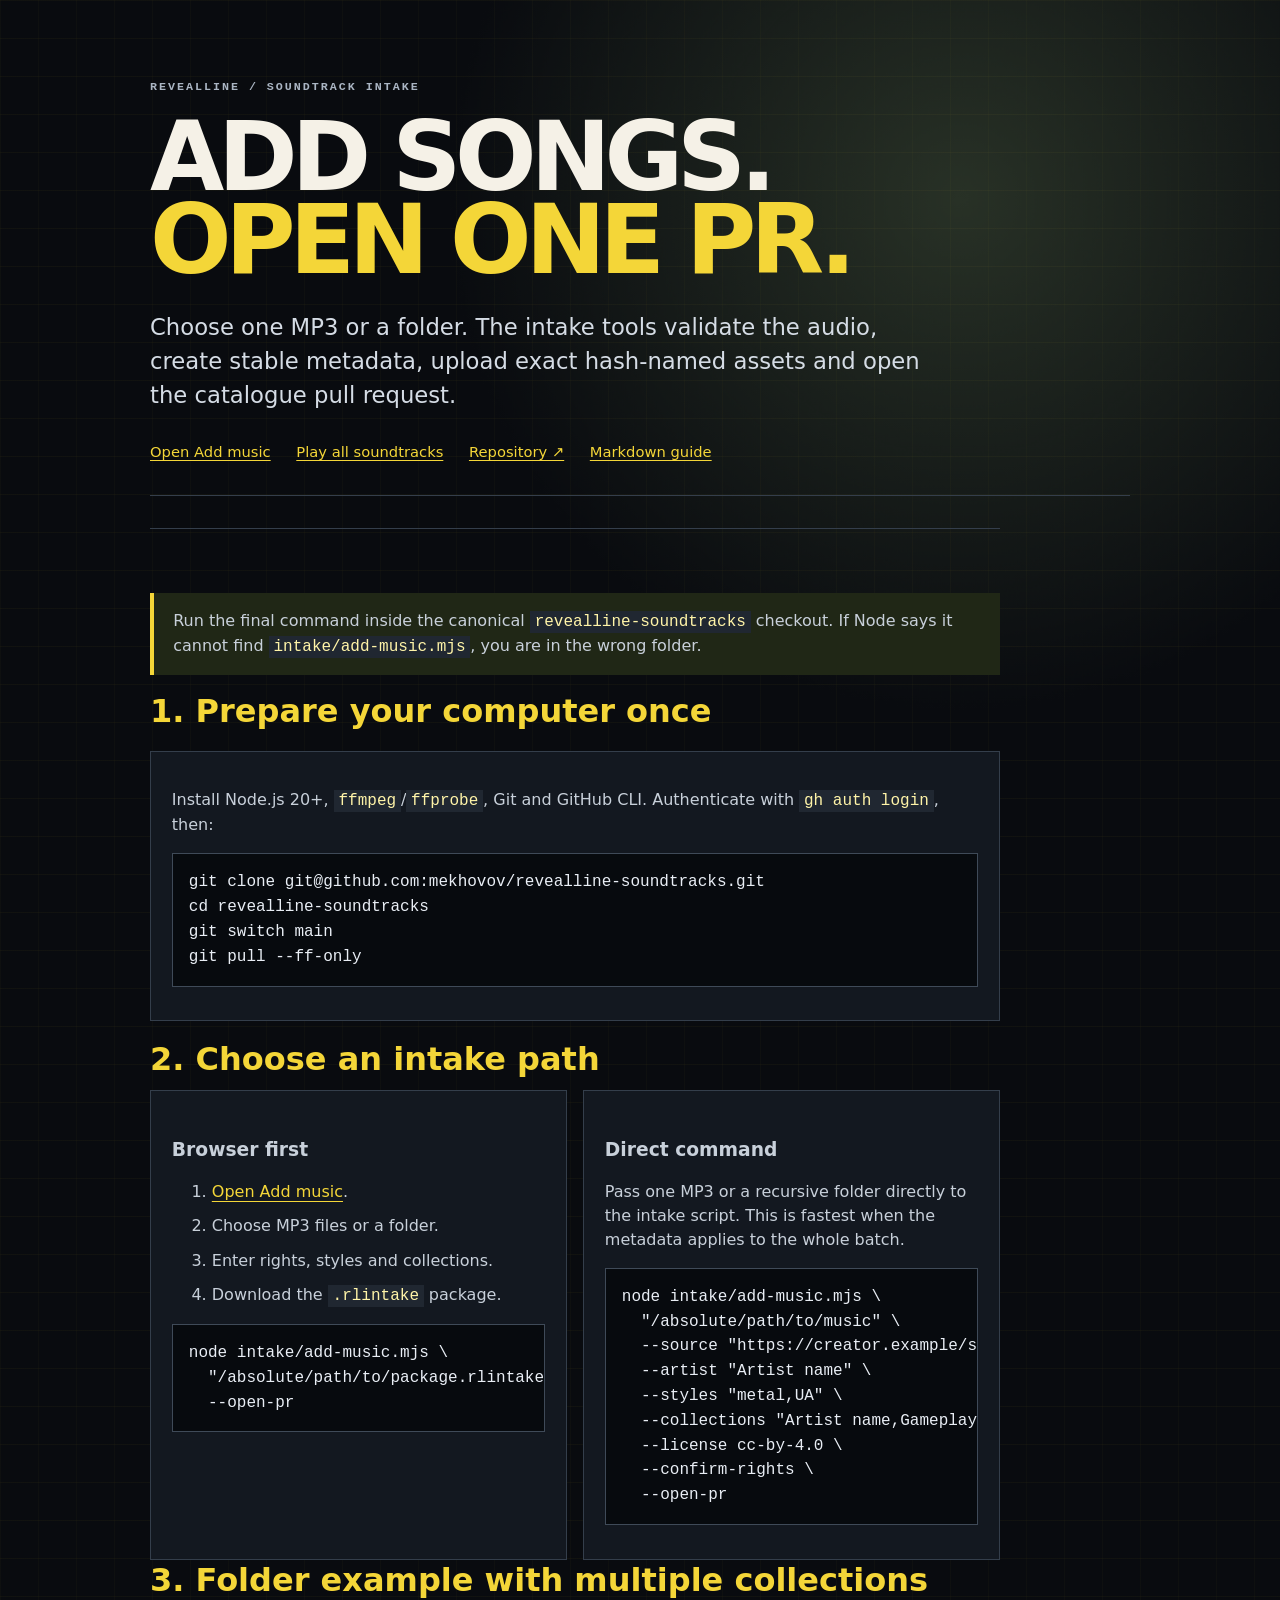
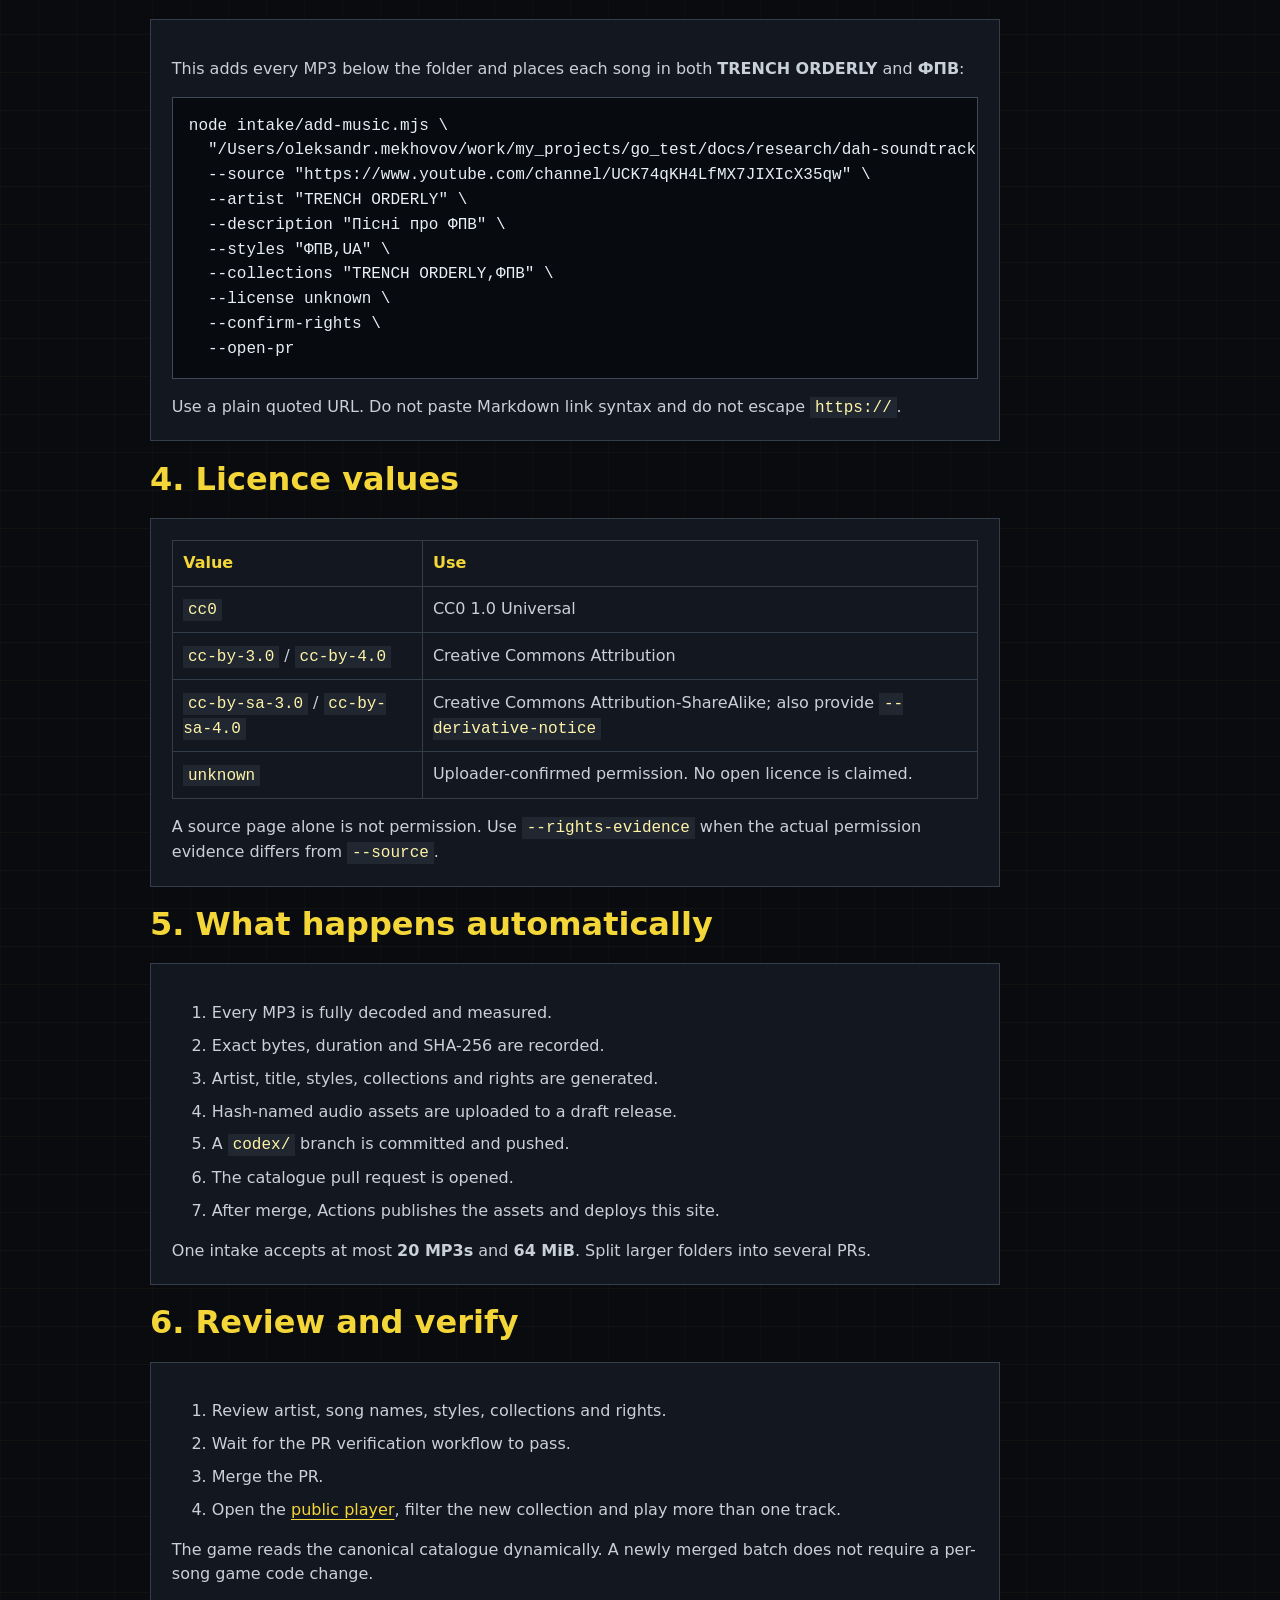
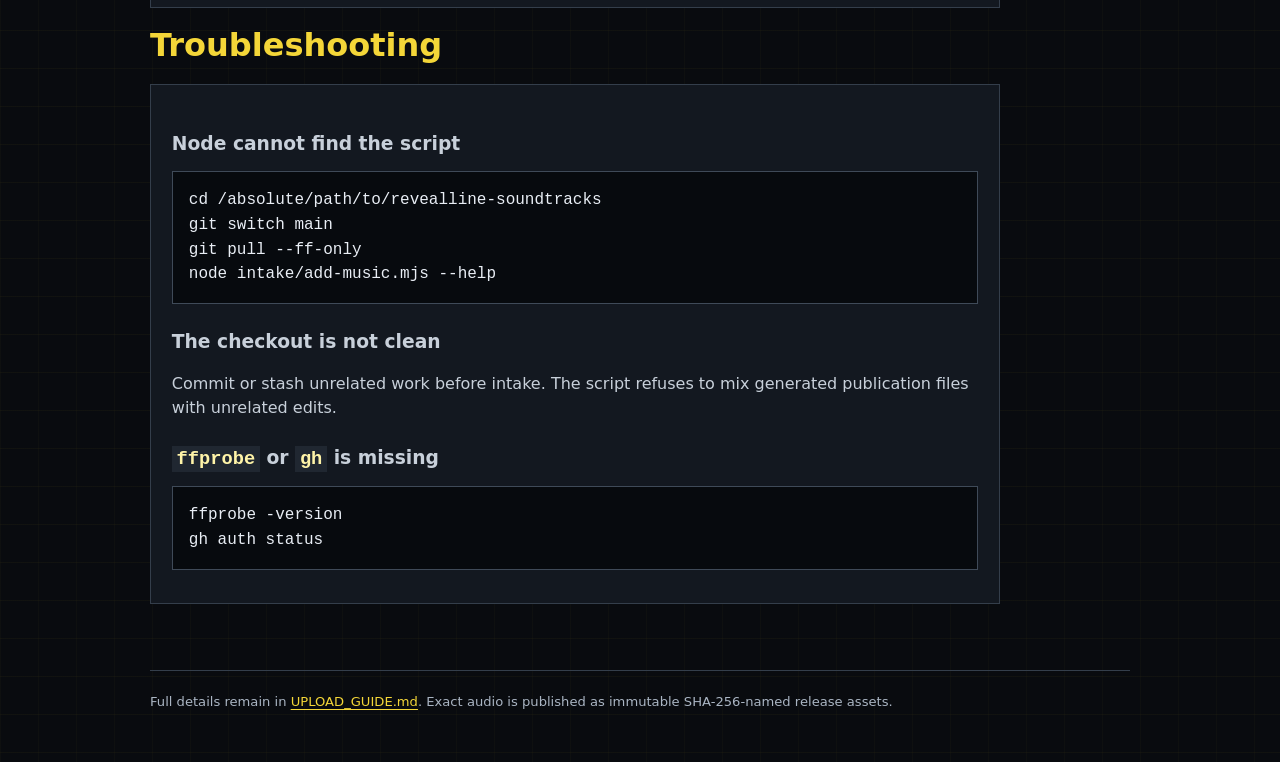
==== upload-guide/index.html @ 12433591 "Publish a readable web intake guide" ====
<!doctype html>
<html lang="en">
  <head>
    <meta charset="utf-8" />
    <meta name="viewport" content="width=device-width,initial-scale=1" />
    <meta name="color-scheme" content="dark" />
    <meta
      name="description"
      content="Add one MP3 or a folder to the RevealLine soundtrack catalogue and create a verified pull request."
    />
    <title>RevealLine · Upload soundtrack guide</title>
    <link rel="stylesheet" href="../style.css" />
    <style>
      .guide-page {
        width: min(980px, 92%);
      }
      .guide-page header {
        padding-bottom: 2rem;
      }
      .guide-page h1 {
        font-size: clamp(2.8rem, 8vw, 6rem);
      }
      .guide-page h2 {
        margin: 0 0 0.6rem;
        color: var(--signal);
        font-size: clamp(1.45rem, 3vw, 2rem);
      }
      .guide-page h3 {
        margin: 1.5rem 0 0.4rem;
      }
      .guide-step {
        margin: 1.1rem 0;
        padding: 1.3rem;
        border: 1px solid var(--line);
        background: var(--panel);
      }
      .guide-step p:last-child {
        margin-bottom: 0;
      }
      .callout {
        padding: 1rem 1.2rem;
        border-left: 4px solid var(--signal);
        background: #202716;
      }
      pre {
        overflow-x: auto;
        margin: 0.8rem 0;
        padding: 1rem;
        border: 1px solid #3f4a58;
        background: #070a0e;
        color: #e9eef5;
        line-height: 1.55;
      }
      code {
        font-family: ui-monospace, SFMono-Regular, Consolas, monospace;
      }
      :not(pre) > code {
        padding: 0.12rem 0.3rem;
        background: #202731;
        color: #fff4a8;
      }
      .choice-grid {
        display: grid;
        grid-template-columns: repeat(auto-fit, minmax(260px, 1fr));
        gap: 1rem;
      }
      .choice-grid .guide-step {
        margin: 0;
      }
      .checklist li {
        margin: 0.55rem 0;
      }
      table {
        width: 100%;
        border-collapse: collapse;
      }
      th,
      td {
        padding: 0.65rem;
        border: 1px solid var(--line);
        text-align: left;
        vertical-align: top;
      }
      th {
        color: var(--signal);
        background: var(--panel);
      }
    </style>
  </head>
  <body>
    <a class="skip" href="#start">Skip to instructions</a>
    <main class="guide-page">
      <header>
        <p class="eyebrow">REVEALLINE / SOUNDTRACK INTAKE</p>
        <h1>Add songs.<br /><span>Open one PR.</span></h1>
        <p class="intro">
          Choose one MP3 or a folder. The intake tools validate the audio,
          create stable metadata, upload exact hash-named assets and open the
          catalogue pull request.
        </p>
        <nav aria-label="Guide navigation">
          <a href="../#add-music">Open Add music</a>
          <a href="../">Play all soundtracks</a>
          <a href="https://github.com/mekhovov/revealline-soundtracks"
            >Repository ↗</a
          >
          <a href="../UPLOAD_GUIDE.md">Markdown guide</a>
        </nav>
      </header>

      <section class="guide" id="start">
        <p class="callout">
          Run the final command inside the canonical
          <code>revealline-soundtracks</code> checkout. If Node says it cannot
          find <code>intake/add-music.mjs</code>, you are in the wrong folder.
        </p>

        <h2>1. Prepare your computer once</h2>
        <div class="guide-step">
          <p>
            Install Node.js 20+, <code>ffmpeg</code>/<code>ffprobe</code>, Git
            and GitHub CLI. Authenticate with <code>gh auth login</code>, then:
          </p>
          <pre><code>git clone git@github.com:mekhovov/revealline-soundtracks.git
cd revealline-soundtracks
git switch main
git pull --ff-only</code></pre>
        </div>

        <h2>2. Choose an intake path</h2>
        <div class="choice-grid">
          <article class="guide-step">
            <h3>Browser first</h3>
            <ol>
              <li><a href="../#add-music">Open Add music</a>.</li>
              <li>Choose MP3 files or a folder.</li>
              <li>Enter rights, styles and collections.</li>
              <li>Download the <code>.rlintake</code> package.</li>
            </ol>
            <pre><code>node intake/add-music.mjs \
  "/absolute/path/to/package.rlintake" \
  --open-pr</code></pre>
          </article>

          <article class="guide-step">
            <h3>Direct command</h3>
            <p>
              Pass one MP3 or a recursive folder directly to the intake script.
              This is fastest when the metadata applies to the whole batch.
            </p>
            <pre><code>node intake/add-music.mjs \
  "/absolute/path/to/music" \
  --source "https://creator.example/song" \
  --artist "Artist name" \
  --styles "metal,UA" \
  --collections "Artist name,Gameplay" \
  --license cc-by-4.0 \
  --confirm-rights \
  --open-pr</code></pre>
          </article>
        </div>

        <h2>3. Folder example with multiple collections</h2>
        <div class="guide-step">
          <p>
            This adds every MP3 below the folder and places each song in both
            <strong>TRENCH ORDERLY</strong> and <strong>ФПВ</strong>:
          </p>
          <pre><code>node intake/add-music.mjs \
  "/Users/oleksandr.mekhovov/work/my_projects/go_test/docs/research/dah-soundtracks/TRENCH ORDERLY/" \
  --source "https://www.youtube.com/channel/UCK74qKH4LfMX7JIXIcX35qw" \
  --artist "TRENCH ORDERLY" \
  --description "Пісні про ФПВ" \
  --styles "ФПВ,UA" \
  --collections "TRENCH ORDERLY,ФПВ" \
  --license unknown \
  --confirm-rights \
  --open-pr</code></pre>
          <p>
            Use a plain quoted URL. Do not paste Markdown link syntax and do not
            escape <code>https://</code>.
          </p>
        </div>

        <h2>4. Licence values</h2>
        <div class="guide-step">
          <table>
            <thead>
              <tr>
                <th>Value</th>
                <th>Use</th>
              </tr>
            </thead>
            <tbody>
              <tr>
                <td><code>cc0</code></td>
                <td>CC0 1.0 Universal</td>
              </tr>
              <tr>
                <td><code>cc-by-3.0</code> / <code>cc-by-4.0</code></td>
                <td>Creative Commons Attribution</td>
              </tr>
              <tr>
                <td><code>cc-by-sa-3.0</code> / <code>cc-by-sa-4.0</code></td>
                <td>
                  Creative Commons Attribution-ShareAlike; also provide
                  <code>--derivative-notice</code>
                </td>
              </tr>
              <tr>
                <td><code>unknown</code></td>
                <td>
                  Uploader-confirmed permission. No open licence is claimed.
                </td>
              </tr>
            </tbody>
          </table>
          <p>
            A source page alone is not permission. Use
            <code>--rights-evidence</code> when the actual permission evidence
            differs from <code>--source</code>.
          </p>
        </div>

        <h2>5. What happens automatically</h2>
        <div class="guide-step">
          <ol class="checklist">
            <li>Every MP3 is fully decoded and measured.</li>
            <li>Exact bytes, duration and SHA-256 are recorded.</li>
            <li>
              Artist, title, styles, collections and rights are generated.
            </li>
            <li>Hash-named audio assets are uploaded to a draft release.</li>
            <li>A <code>codex/</code> branch is committed and pushed.</li>
            <li>The catalogue pull request is opened.</li>
            <li>
              After merge, Actions publishes the assets and deploys this site.
            </li>
          </ol>
          <p>
            One intake accepts at most <strong>20 MP3s</strong> and
            <strong>64 MiB</strong>. Split larger folders into several PRs.
          </p>
        </div>

        <h2>6. Review and verify</h2>
        <div class="guide-step">
          <ol class="checklist">
            <li>Review artist, song names, styles, collections and rights.</li>
            <li>Wait for the PR verification workflow to pass.</li>
            <li>Merge the PR.</li>
            <li>
              Open the <a href="../">public player</a>, filter the new
              collection and play more than one track.
            </li>
          </ol>
          <p>
            The game reads the canonical catalogue dynamically. A newly merged
            batch does not require a per-song game code change.
          </p>
        </div>

        <h2>Troubleshooting</h2>
        <div class="guide-step">
          <h3>Node cannot find the script</h3>
          <pre><code>cd /absolute/path/to/revealline-soundtracks
git switch main
git pull --ff-only
node intake/add-music.mjs --help</code></pre>

          <h3>The checkout is not clean</h3>
          <p>
            Commit or stash unrelated work before intake. The script refuses to
            mix generated publication files with unrelated edits.
          </p>

          <h3><code>ffprobe</code> or <code>gh</code> is missing</h3>
          <pre><code>ffprobe -version
gh auth status</code></pre>
        </div>
      </section>

      <footer>
        Full details remain in
        <a href="../UPLOAD_GUIDE.md">UPLOAD_GUIDE.md</a>. Exact audio is
        published as immutable SHA-256-named release assets.
      </footer>
    </main>
  </body>
</html>
---- style.css ----
:root {
  font-family: "Avenir Next Condensed", "Arial Narrow", ui-sans-serif, system-ui, sans-serif;
  color: #f5f1e7;
  background: #090b0f;
  line-height: 1.5;
  accent-color: #f4d638;
  --signal: #f4d638;
  --signal-hot: #fff06e;
  --panel: #131820;
  --panel-2: #1b222d;
  --line: #343e4b;
  --muted: #aab5c3;
}
* { box-sizing: border-box; }
html { scroll-behavior: smooth; }
body {
  margin: 0;
  min-height: 100vh;
  background:
    linear-gradient(rgba(244, 214, 56, 0.035) 1px, transparent 1px),
    linear-gradient(90deg, rgba(244, 214, 56, 0.025) 1px, transparent 1px),
    radial-gradient(circle at 75% 5%, #283126 0, transparent 32rem),
    #090b0f;
  background-size: 38px 38px, 38px 38px, auto;
}
main { width: min(1180px, 92%); margin: auto; }
a { color: var(--signal); text-underline-offset: .22em; }
button, input, select, textarea { font: inherit; }
button, input, select, textarea, audio { max-width: 100%; }
button {
  min-height: 44px;
  cursor: pointer;
  border: 1px solid #6d6729;
  border-radius: 3px;
  background: var(--signal);
  color: #171603;
  padding: .65rem 1rem;
  font-weight: 750;
  letter-spacing: .02em;
}
button:hover { background: var(--signal-hot); }
button:disabled { cursor: default; opacity: .45; }
button:focus-visible, a:focus-visible, input:focus-visible, select:focus-visible, textarea:focus-visible, summary:focus-visible {
  outline: 3px solid #fff8aa;
  outline-offset: 4px;
}

.intake-form { display: grid; gap: 1rem; margin: 1.5rem 0; }
.intake-form fieldset { display: grid; grid-template-columns: repeat(auto-fit, minmax(230px, 1fr)); gap: .8rem; border: 1px solid var(--line); padding: 1rem; }
.intake-form legend { color: var(--signal); font-weight: 800; padding: 0 .4rem; }
.intake-form label { display: grid; gap: .35rem; color: var(--muted); font-size: .9rem; }
.intake-form input, .intake-form select, .intake-form textarea { width: 100%; padding: .65rem; color: #fff; background: #0b1017; border: 1px solid #596676; }
.intake-form .rights-confirm { grid-template-columns: auto 1fr; align-items: start; color: #f5f1e7; }
.intake-form .rights-confirm input { width: auto; margin-top: .3rem; }
.button-link { display: inline-block; width: fit-content; padding: .75rem 1rem; border: 1px solid var(--signal); font-weight: 800; }
.button-link[hidden] { display: none; }
.skip { position: absolute; top: -100px; left: 1rem; z-index: 10; padding: 1rem; background: #090b0f; }
.skip:focus { top: 1rem; }
header { padding: 5rem 0 3rem; border-bottom: 1px solid var(--line); }
.eyebrow {
  margin: 0;
  font: 800 .73rem ui-monospace, SFMono-Regular, Consolas, monospace;
  letter-spacing: .17em;
  color: var(--muted);
}
h1 {
  max-width: 900px;
  font-size: clamp(3.2rem, 9vw, 7.8rem);
  font-weight: 850;
  line-height: .86;
  letter-spacing: -.065em;
  text-transform: uppercase;
  margin: 1.4rem 0 1.8rem;
}
h1 span { color: var(--signal); }
.intro { font-size: clamp(1.15rem, 2vw, 1.42rem); max-width: 780px; color: #d5dce5; }
.notice { color: var(--muted); max-width: 850px; }
nav { display: flex; flex-wrap: wrap; gap: .75rem 1.6rem; font-size: .92rem; margin-top: 1.8rem; }
.player {
  position: sticky;
  top: 0;
  z-index: 5;
  margin: 1.5rem 0 0;
  padding: 1rem 1.2rem;
  display: grid;
  grid-template-columns: minmax(220px, 1fr) minmax(260px, 430px);
  gap: .7rem 1rem;
  background: rgba(19, 24, 32, .97);
  border: 1px solid #505b68;
  box-shadow: 0 16px 48px rgba(0, 0, 0, .38);
  backdrop-filter: blur(12px);
}
.player-copy { min-width: 0; }
#now-playing { margin: .3rem 0; font-size: 1.05rem; font-weight: 750; white-space: nowrap; overflow: hidden; text-overflow: ellipsis; }
#now-source { margin: 0; font-size: .78rem; }
audio { align-self: center; width: 100%; }
.transport { display: flex; flex-wrap: wrap; gap: .65rem; align-items: center; font-size: .86rem; }
.transport label { display: flex; align-items: center; gap: .45rem; color: var(--muted); }
.transport select { min-height: 42px; padding: .45rem .65rem; }
.transport span, #playback-status { color: var(--muted); }
#playback-status { margin: .2rem 0 0; align-self: center; }
#playback-status:empty { display: none; }
.featured-collection {
  display: grid;
  grid-template-columns: minmax(0, 1fr) auto;
  gap: 1.25rem;
  align-items: center;
  margin: 1.25rem 0 0;
  padding: 1.3rem 1.4rem;
  border: 1px solid #6d6729;
  background: linear-gradient(115deg, #202716, #141a21 70%);
}
.featured-collection h2 { margin: .3rem 0; font-size: clamp(1.55rem, 3vw, 2.25rem); color: var(--signal); }
.featured-collection p:not(.eyebrow) { margin: 0; max-width: 720px; color: #d5dce5; }
.featured-actions { display: flex; flex-wrap: wrap; gap: .65rem; justify-content: flex-end; }
.featured-actions button:last-child { background: #252d37; color: var(--signal); }
.filters {
  display: grid;
  grid-template-columns: minmax(260px, 1.25fr) minmax(360px, 1.35fr) minmax(170px, .7fr) auto;
  gap: .9rem;
  align-items: end;
  padding: 2.4rem 0 1rem;
}
.filters label { display: grid; gap: .35rem; font-size: .8rem; color: var(--muted); }
.style-picker {
  min-width: 0;
  margin: 0;
  padding: .55rem .7rem .7rem;
  border: 1px solid #4e5968;
  border-radius: 3px;
  background: var(--panel);
}
.style-picker legend { padding: 0 .35rem; color: var(--muted); font-size: .8rem; }
#styles { display: flex; flex-wrap: wrap; gap: .35rem .8rem; }
.filters .style-choice { display: flex; grid: none; align-items: center; gap: .35rem; color: #e8edf3; }
.style-actions { display: flex; gap: .5rem; margin-top: .55rem; }
.style-actions button { min-height: 32px; padding: .25rem .6rem; font-size: .76rem; background: #252d37; color: var(--signal); }
input[type='search'], select {
  color: #f5f1e7;
  background: var(--panel);
  border: 1px solid #4e5968;
  border-radius: 3px;
  min-height: 46px;
  padding: .7rem .8rem;
}
#count { margin: 0 0 .75rem; min-width: 110px; text-align: right; color: var(--muted); font-size: .86rem; }
.track {
  display: grid;
  grid-template-columns: 48px minmax(0, 1fr) minmax(150px, 200px);
  gap: 1rem;
  border-top: 1px solid var(--line);
  padding: 1.25rem .4rem;
  transition: background .16s ease, border-color .16s ease, transform .16s ease;
}
.track:hover { background: rgba(255,255,255,.025); }
.track[hidden] { display: none; }
.track[data-active='true'] { border-color: var(--signal); background: #1b2118; transform: translateX(4px); }
.play-track { width: 48px; height: 48px; padding: 0; background: #252b1a; color: var(--signal); font-size: 1.08rem; }
.play-track:hover { background: #383d20; }
h2 { margin: 0; font-size: 1.18rem; line-height: 1.3; }
.artist { margin: .18rem 0; color: #d2d9e2; }
.facets, .track-facets { display: flex; flex-wrap: wrap; gap: .35rem; align-items: center; }
.track-facets { margin: .32rem 0 .55rem; }
.filter-chip {
  min-height: 28px;
  padding: .2rem .5rem;
  border: 1px solid #586575;
  border-radius: 999px;
  background: #202731;
  color: #d5dde7;
  font: .72rem ui-monospace, SFMono-Regular, Consolas, monospace;
}
.filter-chip:hover, .filter-chip:focus-visible { border-color: var(--signal); color: var(--signal); background: #29311d; }
.artist-chip { padding-left: 0; border: 0; border-radius: 0; background: transparent; color: #d2d9e2; font: inherit; text-decoration: underline; text-underline-offset: .18rem; }
.collection-chip { border-color: #657181; }
.tags { margin: .25rem 0 .55rem; font: .76rem ui-monospace, SFMono-Regular, Consolas, monospace; color: var(--muted); }
.links { display: flex; flex-direction: column; align-items: start; gap: .4rem; font-size: .8rem; }
.links .creator-link { font-size: .98rem; font-weight: 750; }
details { color: var(--muted); font-size: .82rem; }
summary { cursor: pointer; width: fit-content; min-height: 32px; padding-top: .4rem; }
details p { margin: .6rem 0; overflow-wrap: anywhere; }
.guide { border-top: 1px solid var(--line); margin-top: 2rem; padding: 3rem 0; max-width: 850px; color: #c8d0da; }
.guide h2 { margin: .65rem 0 1rem; font-size: clamp(1.8rem, 4vw, 3rem); color: #f5f1e7; }
.guide li { margin: .65rem 0; }
footer { border-top: 1px solid var(--line); padding: 1.3rem 0 4rem; font-size: .82rem; color: var(--muted); }
@media (max-width: 780px) {
  header { padding-top: 2.5rem; }
  .player { position: static; grid-template-columns: 1fr; }
  .featured-collection { grid-template-columns: 1fr; }
  .featured-actions { justify-content: flex-start; }
  .filters { grid-template-columns: 1fr 1fr; }
  .search-field { grid-column: 1 / -1; }
  #count { text-align: left; margin: 0; }
}
@media (max-width: 560px) {
  main { width: min(94%, 1180px); }
  h1 { font-size: clamp(3rem, 18vw, 5rem); }
  .filters { grid-template-columns: 1fr; }
  .search-field { grid-column: auto; }
  .track { grid-template-columns: 44px minmax(0, 1fr); gap: .7rem; }
  .links { grid-column: 2; flex-direction: row; flex-wrap: wrap; gap: .7rem; }
}
@media (prefers-reduced-motion: reduce) {
  html { scroll-behavior: auto; }
  .track { transition: none; }
}
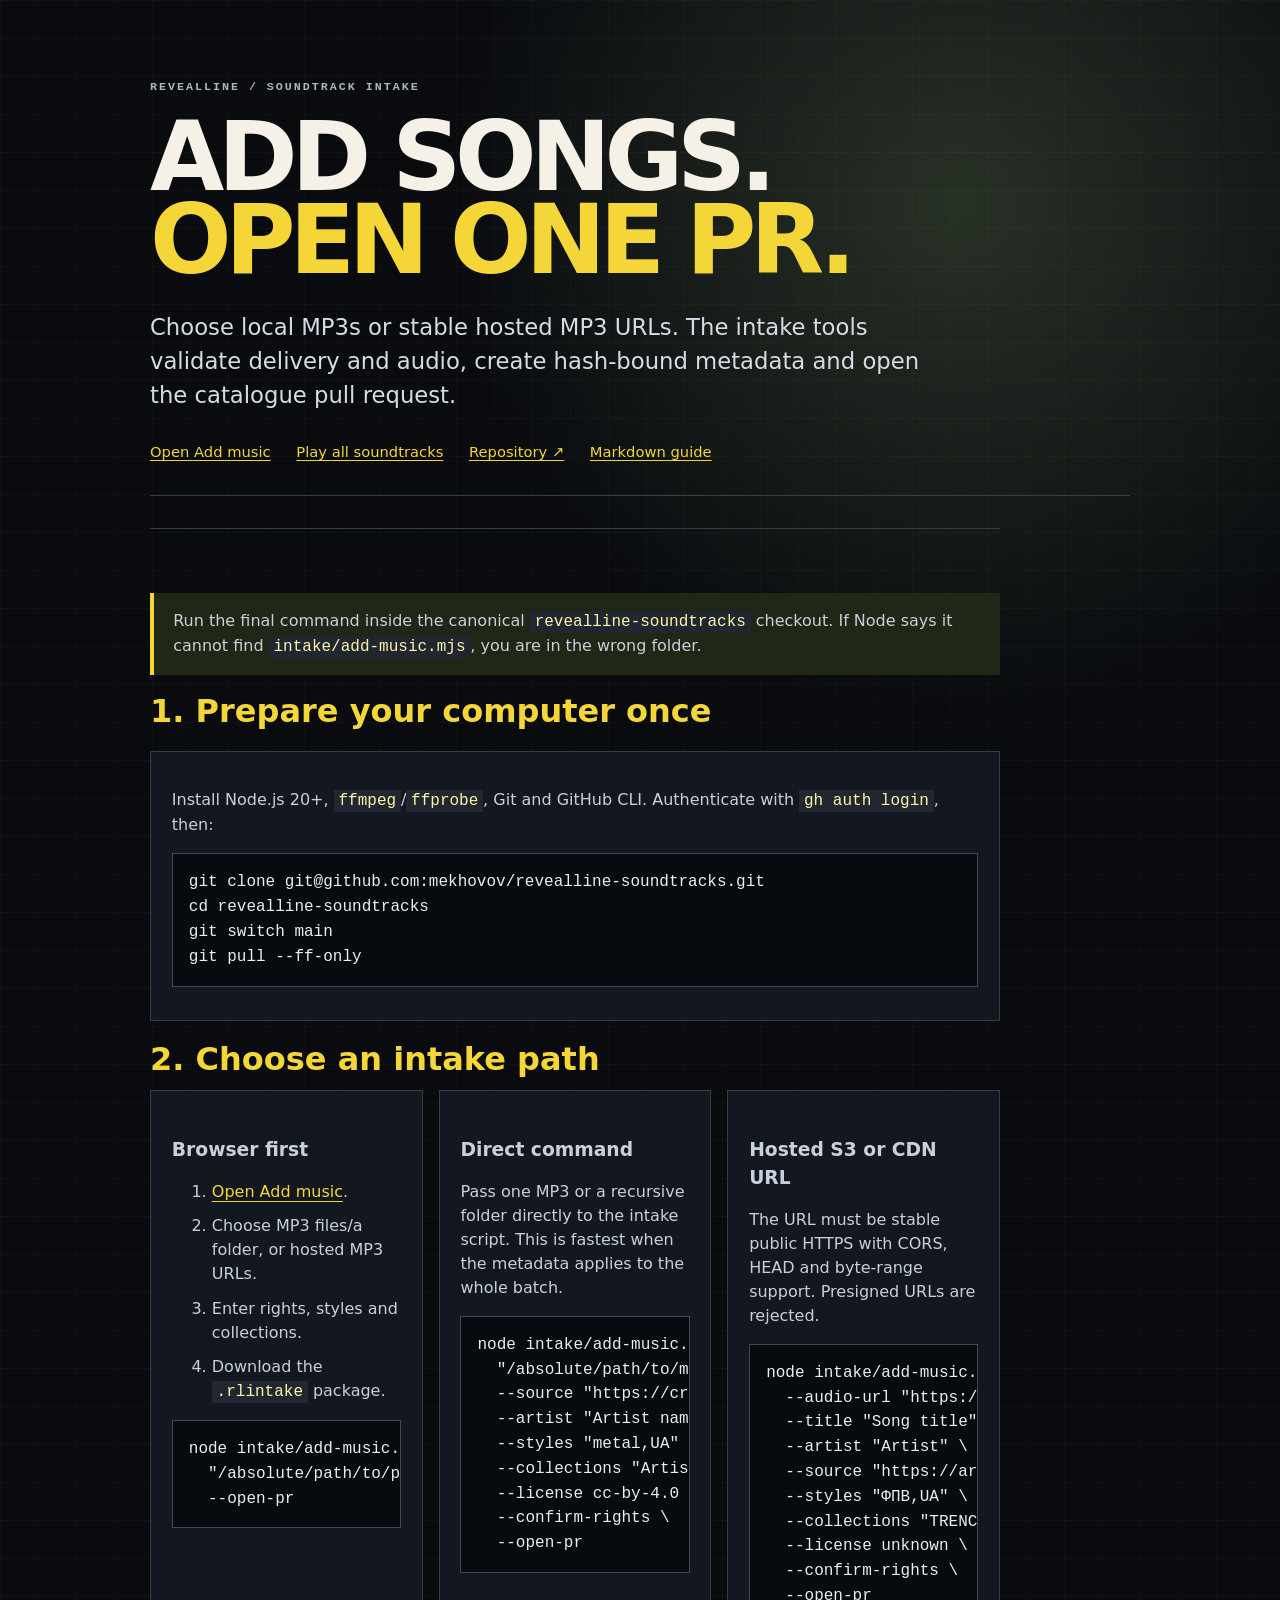
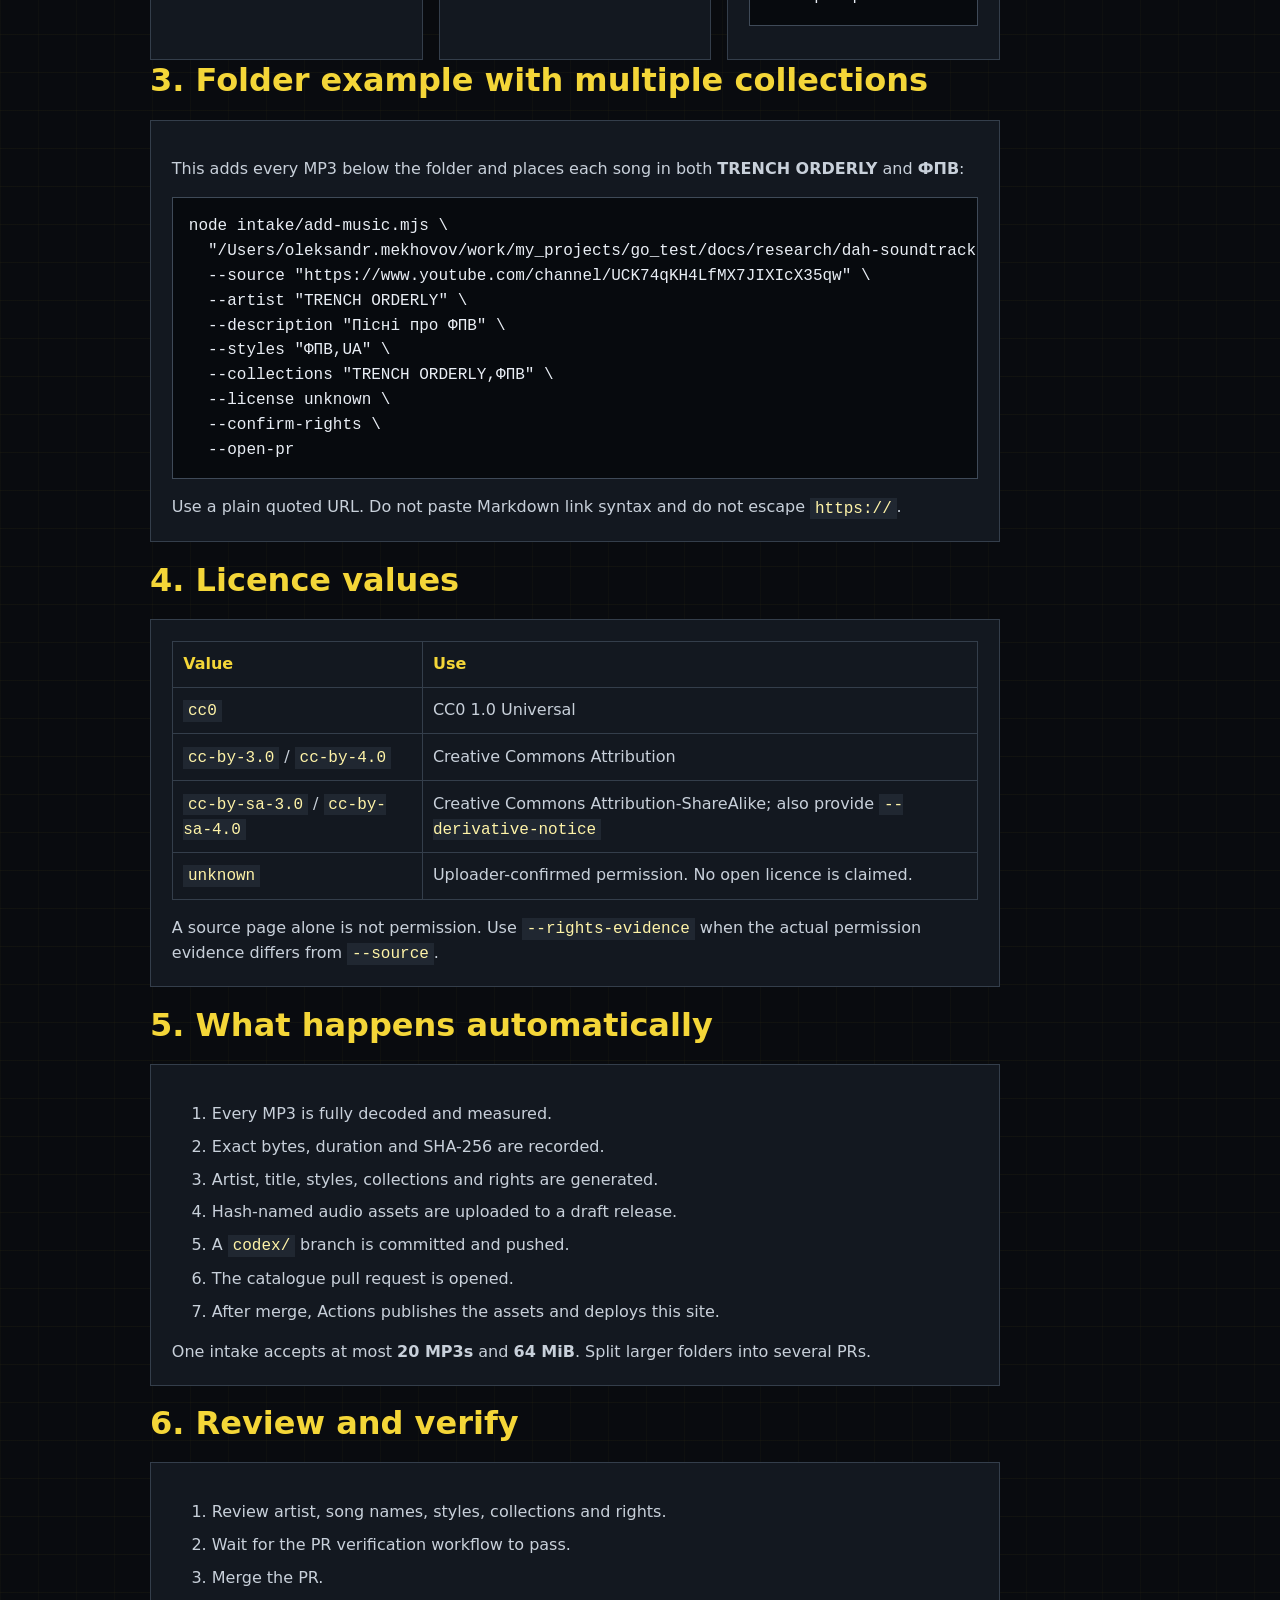
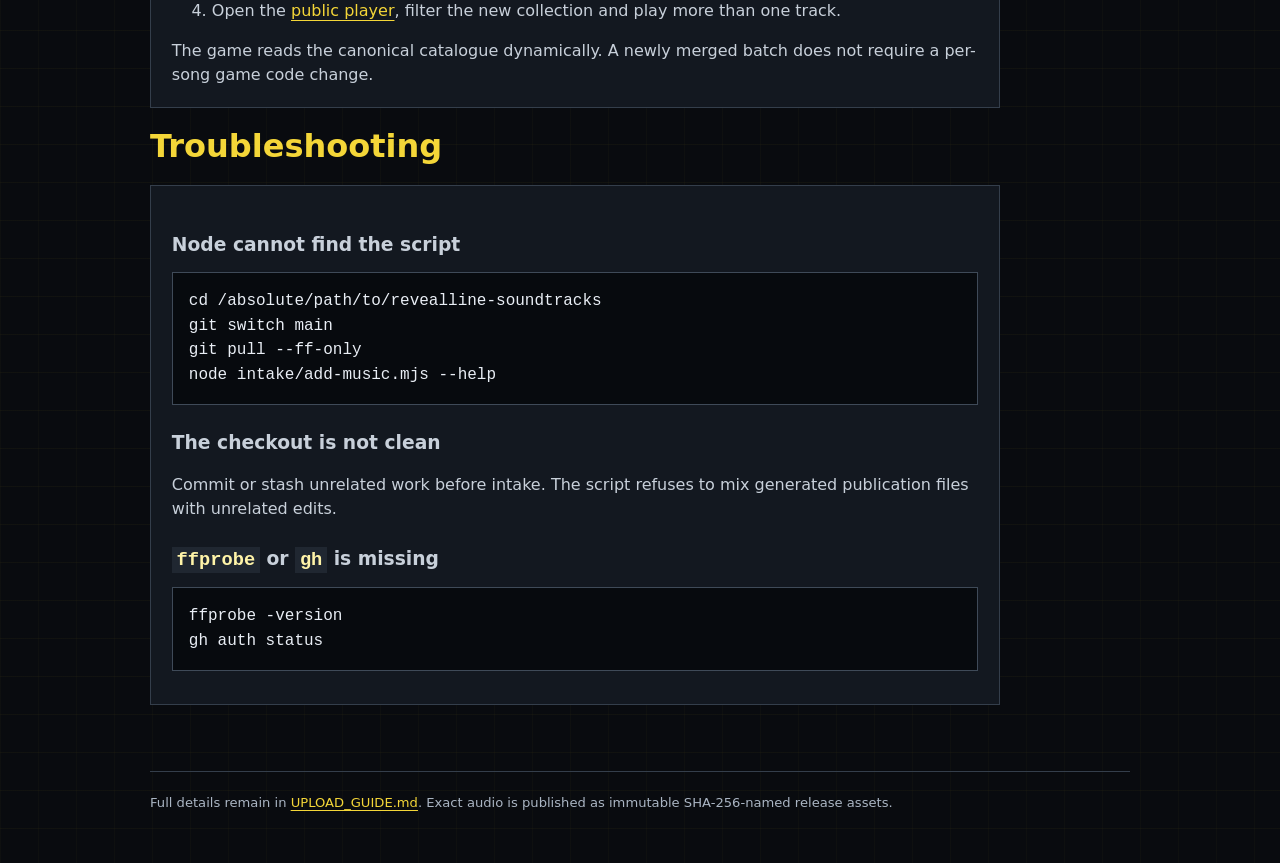
==== commit ee94624f: "Support verified external soundtrack URLs" ====
--- a/upload-guide/index.html
+++ b/upload-guide/index.html
@@ -94,9 +94,9 @@
         <p class="eyebrow">REVEALLINE / SOUNDTRACK INTAKE</p>
         <h1>Add songs.<br /><span>Open one PR.</span></h1>
         <p class="intro">
-          Choose one MP3 or a folder. The intake tools validate the audio,
-          create stable metadata, upload exact hash-named assets and open the
-          catalogue pull request.
+          Choose local MP3s or stable hosted MP3 URLs. The intake tools validate
+          delivery and audio, create hash-bound metadata and open the catalogue
+          pull request.
         </p>
         <nav aria-label="Guide navigation">
           <a href="../#add-music">Open Add music</a>
@@ -133,7 +133,7 @@
             <h3>Browser first</h3>
             <ol>
               <li><a href="../#add-music">Open Add music</a>.</li>
-              <li>Choose MP3 files or a folder.</li>
+              <li>Choose MP3 files/a folder, or hosted MP3 URLs.</li>
               <li>Enter rights, styles and collections.</li>
               <li>Download the <code>.rlintake</code> package.</li>
             </ol>
@@ -158,6 +158,20 @@
   --confirm-rights \
   --open-pr</code></pre>
           </article>
+          <article class="guide-step">
+            <h3>Hosted S3 or CDN URL</h3>
+            <p>The URL must be stable public HTTPS with CORS, HEAD and byte-range support. Presigned URLs are rejected.</p>
+            <pre><code>node intake/add-music.mjs \
+  --audio-url "https://bucket.s3.eu-central-1.amazonaws.com/music/song.mp3" \
+  --title "Song title" \
+  --artist "Artist" \
+  --source "https://artist.example/song" \
+  --styles "ФПВ,UA" \
+  --collections "TRENCH ORDERLY,ФПВ" \
+  --license unknown \
+  --confirm-rights \
+  --open-pr</code></pre>
+          </article>
         </div>
 
         <h2>3. Folder example with multiple collections</h2>
--- a/style.css
+++ b/style.css
@@ -144,6 +144,11 @@
   padding: .7rem .8rem;
 }
 #count { margin: 0 0 .75rem; min-width: 110px; text-align: right; color: var(--muted); font-size: .86rem; }
+.result-actions { display: flex; align-items: center; justify-content: flex-end; gap: .7rem; flex-wrap: wrap; }
+.result-actions #count { margin: 0; }
+.share-fallback { overflow-wrap: anywhere; user-select: all; padding: .7rem; border: 1px solid var(--line); }
+.hosted-url-row { display: grid; grid-template-columns: repeat(auto-fit, minmax(210px, 1fr)); gap: .7rem; padding: .8rem; border: 1px solid var(--line); }
+.hosted-url-row + .hosted-url-row { margin-top: .8rem; }
 .track {
   display: grid;
   grid-template-columns: 48px minmax(0, 1fr) minmax(150px, 200px);
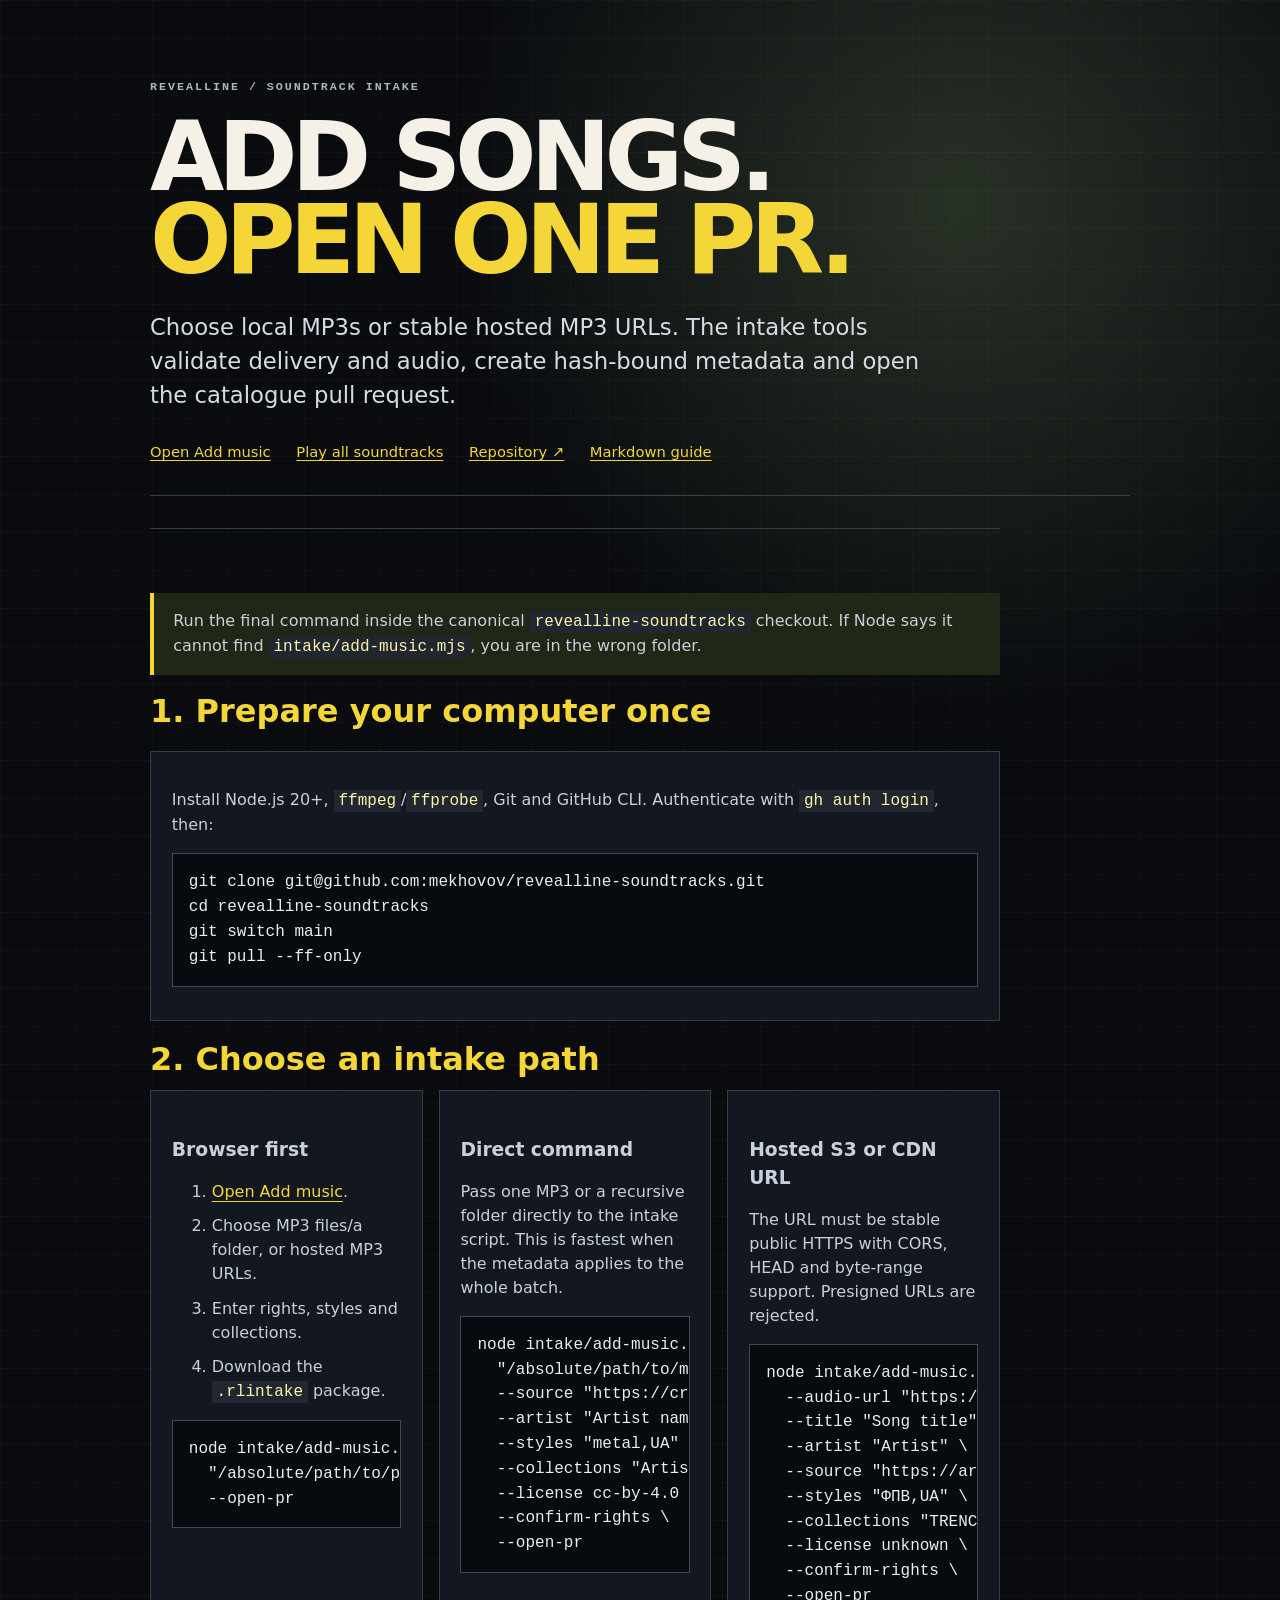
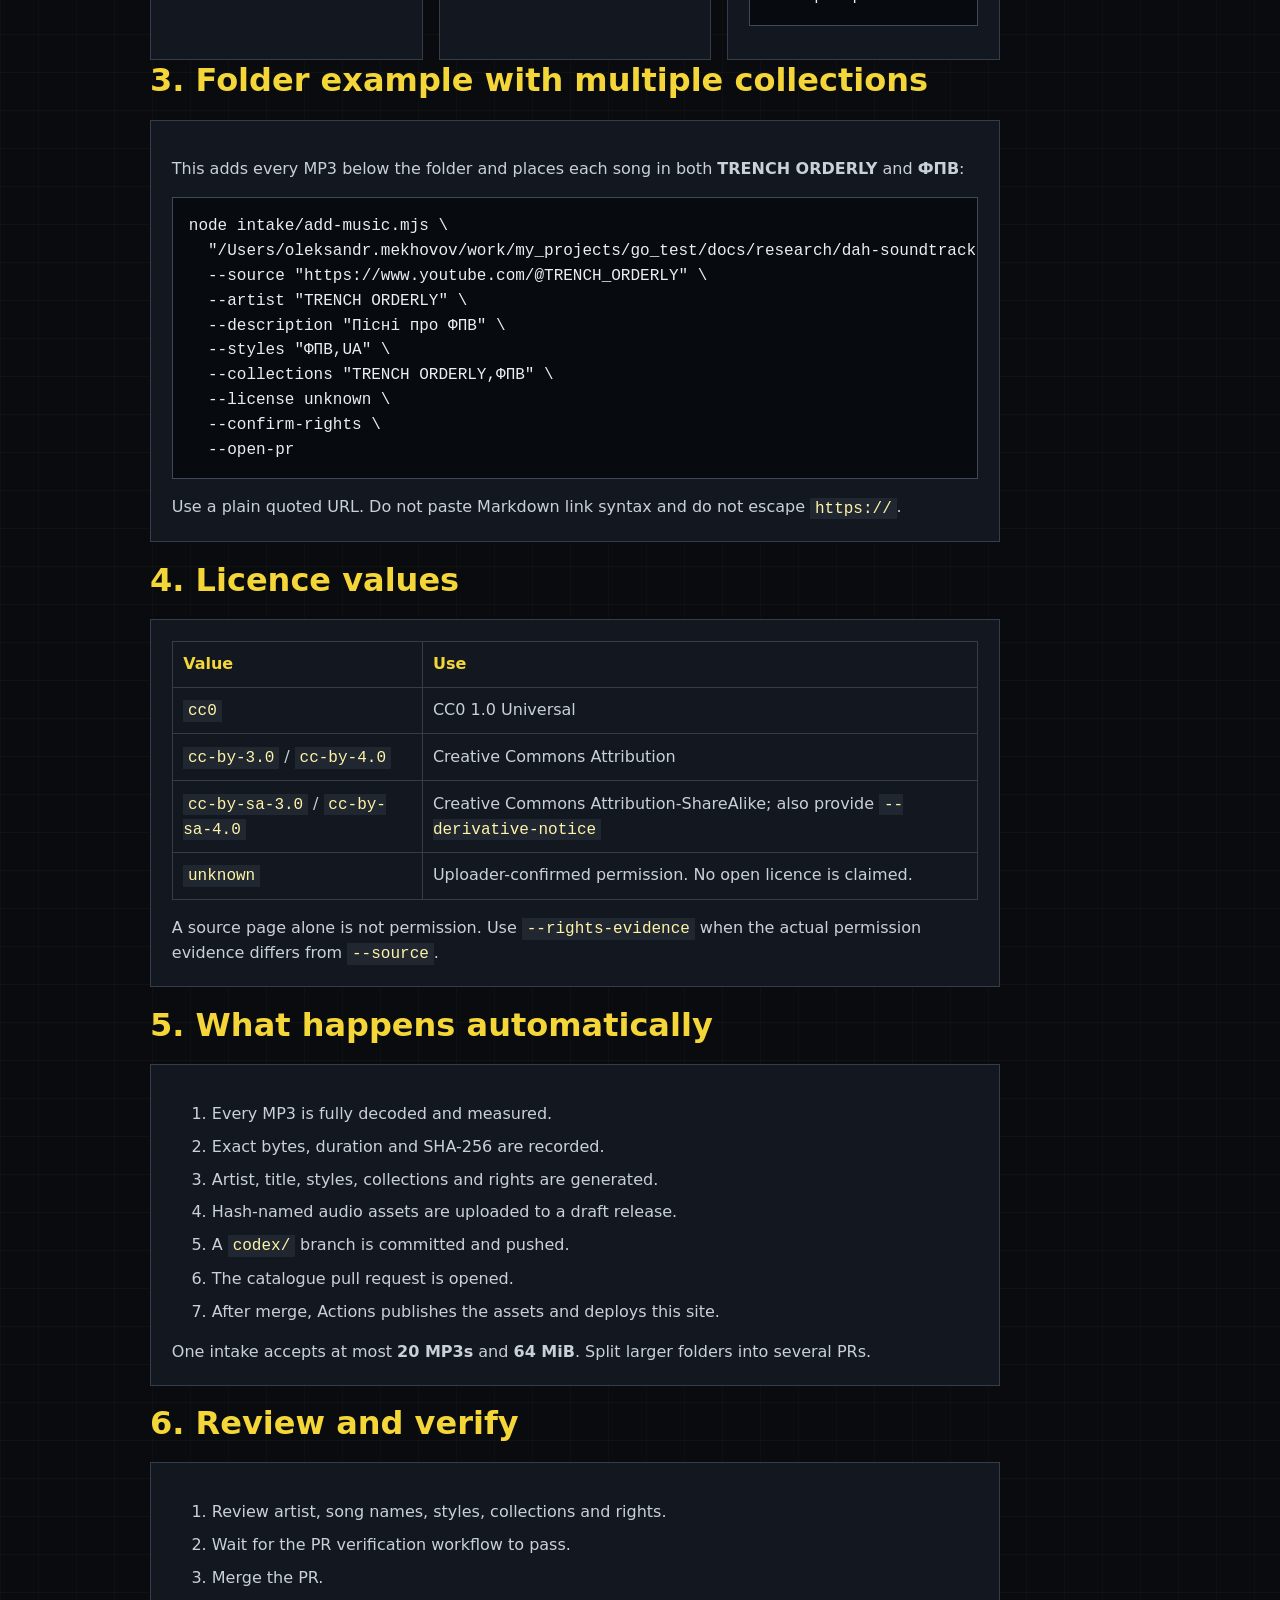
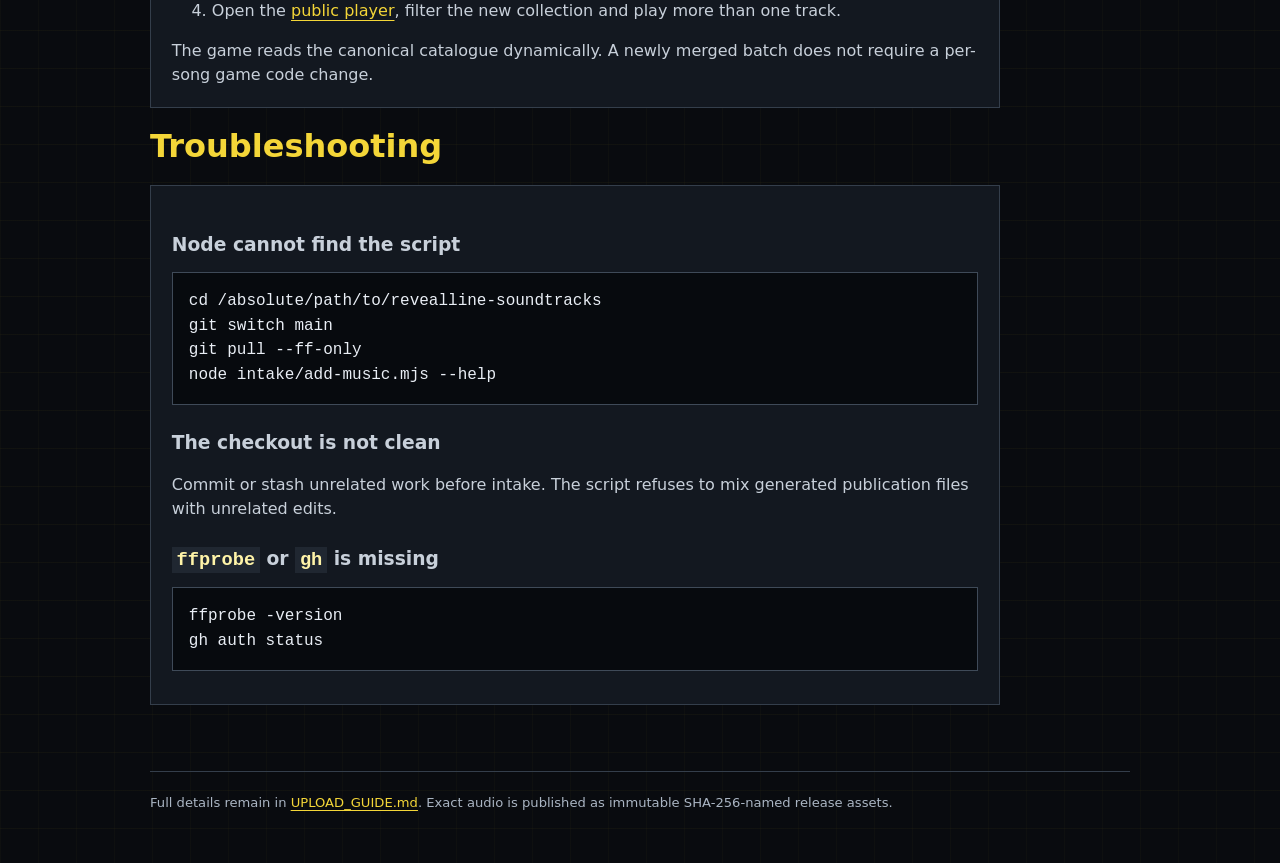
==== commit 4dd71819: "Update TRENCH ORDERLY creator source" ====
--- a/upload-guide/index.html
+++ b/upload-guide/index.html
@@ -182,7 +182,7 @@
           </p>
           <pre><code>node intake/add-music.mjs \
   "/Users/oleksandr.mekhovov/work/my_projects/go_test/docs/research/dah-soundtracks/TRENCH ORDERLY/" \
-  --source "https://www.youtube.com/channel/UCK74qKH4LfMX7JIXIcX35qw" \
+  --source "https://www.youtube.com/@TRENCH_ORDERLY" \
   --artist "TRENCH ORDERLY" \
   --description "Пісні про ФПВ" \
   --styles "ФПВ,UA" \
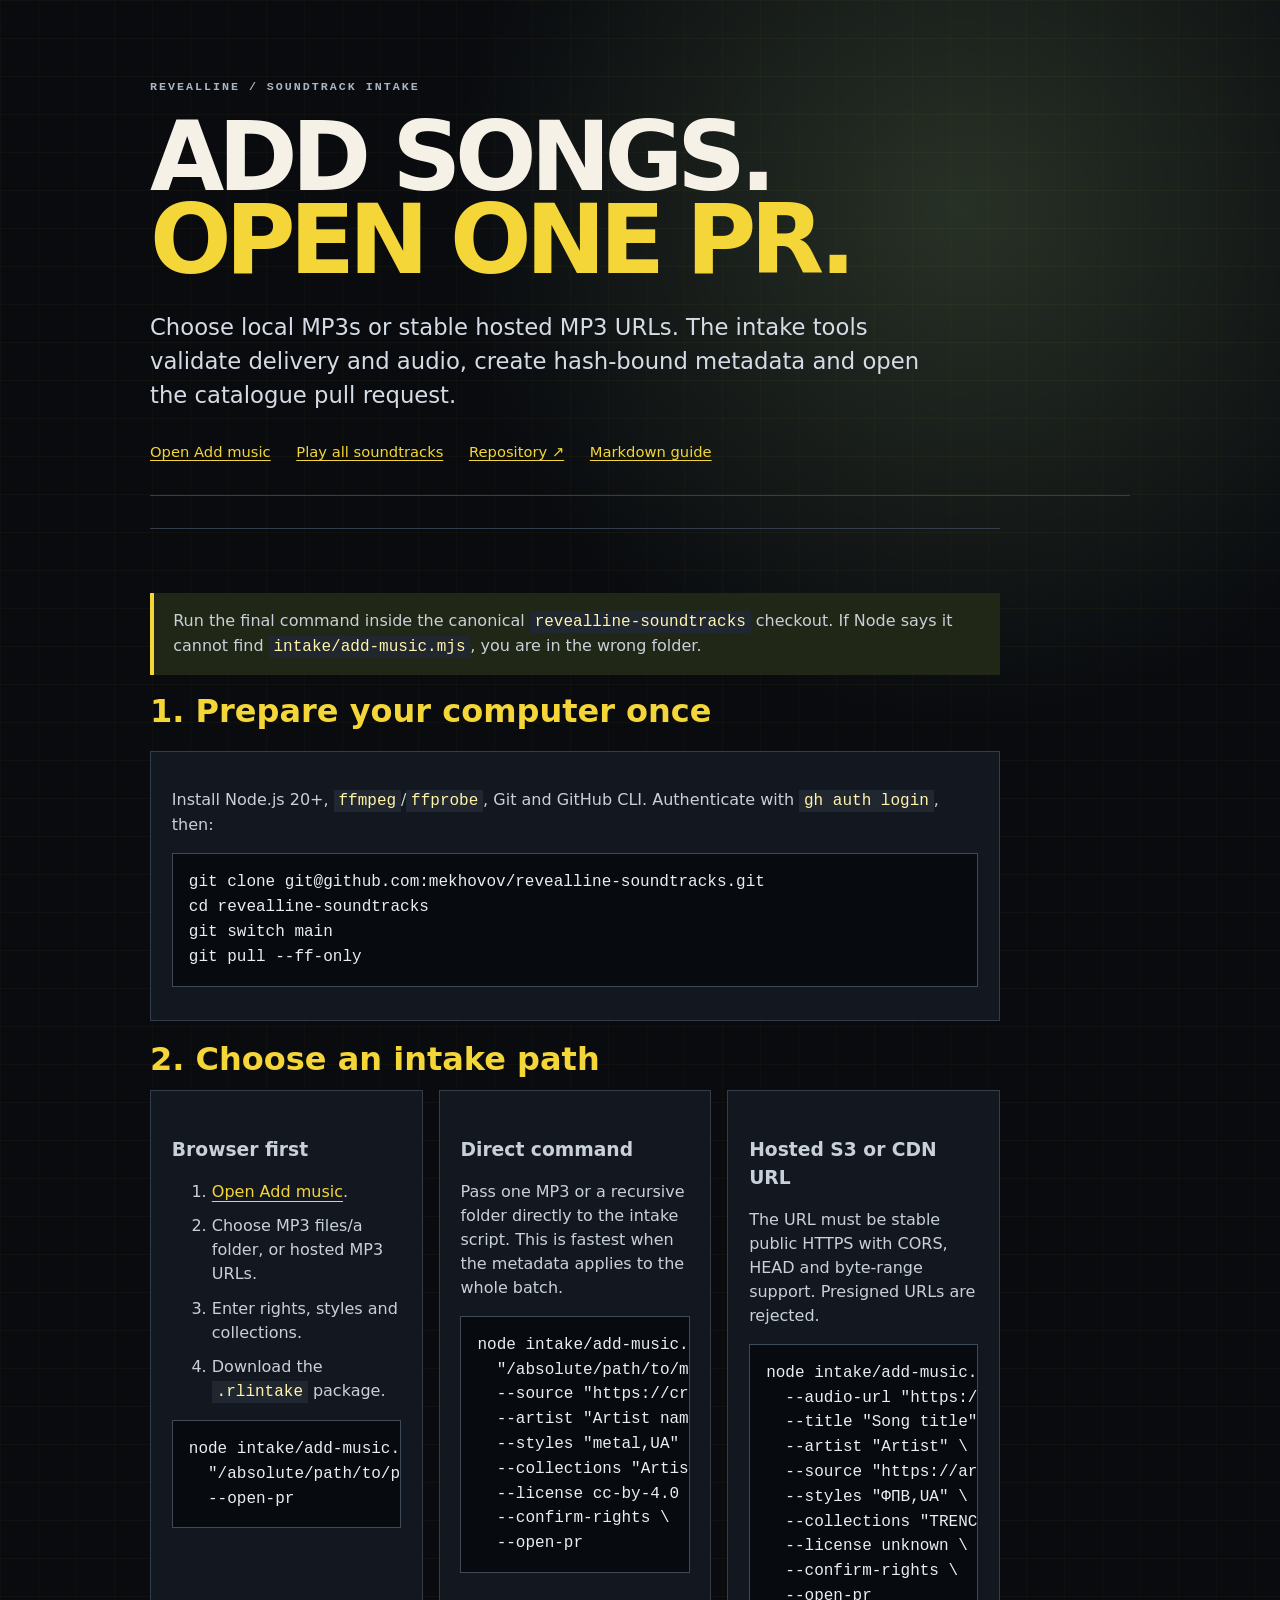
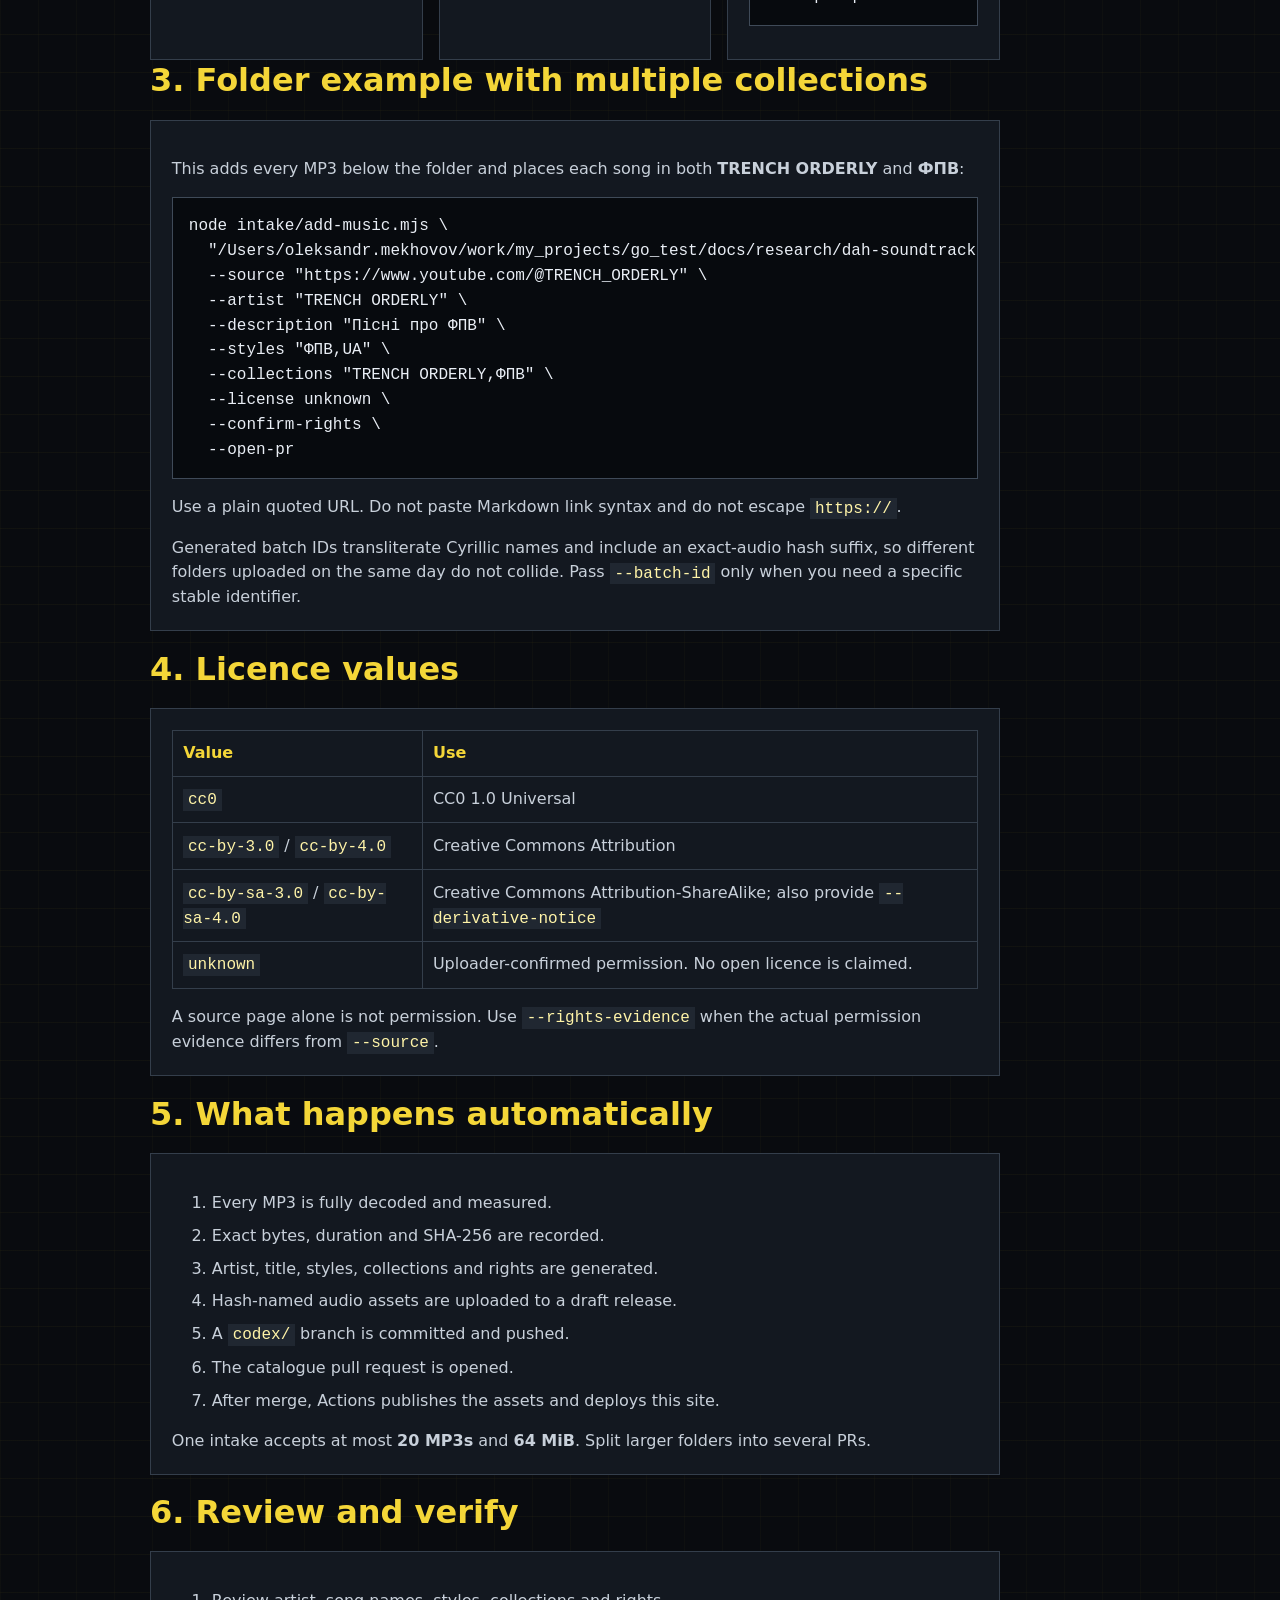
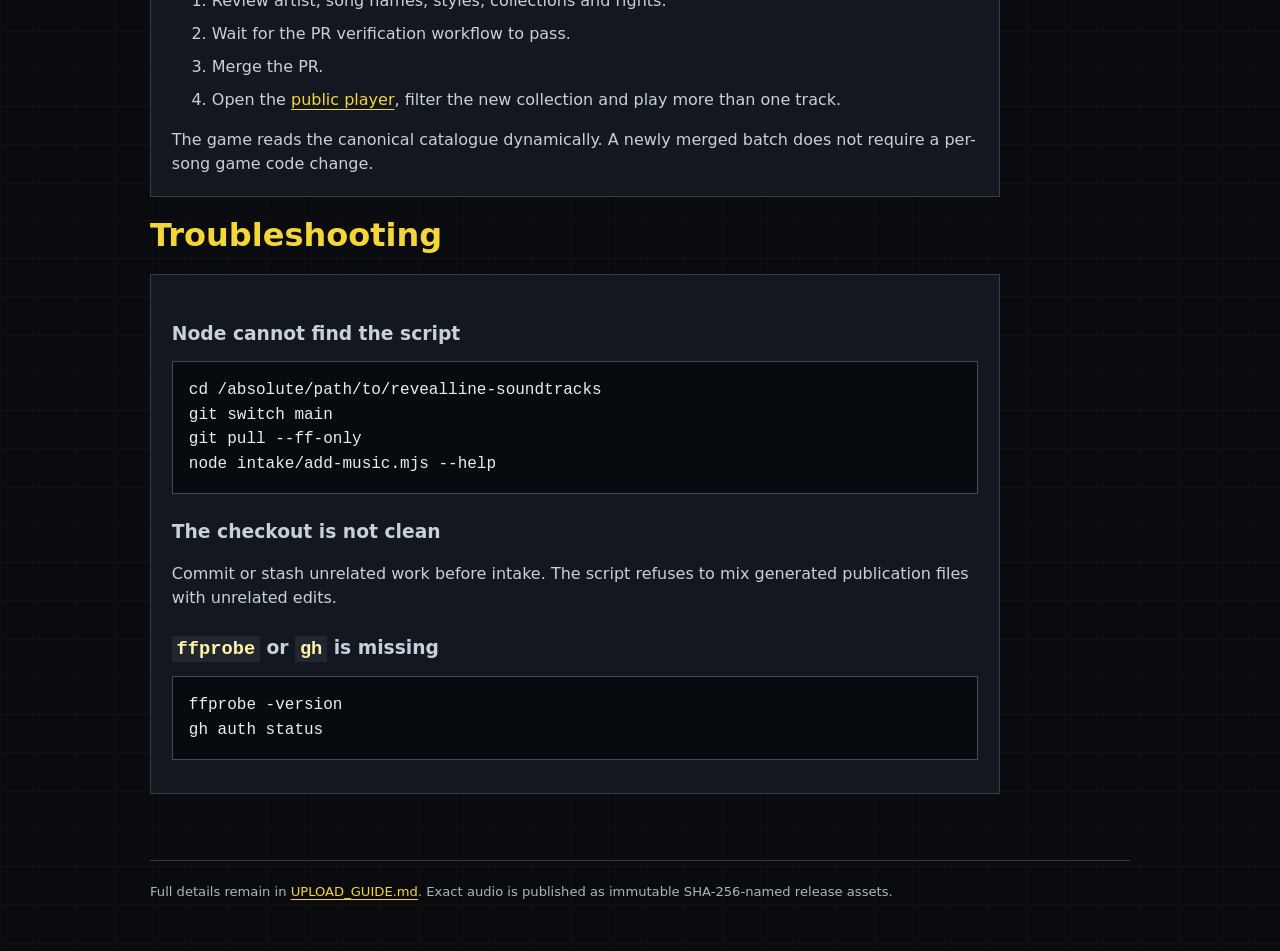
==== commit 2d535ee2: "Prevent Cyrillic intake batch collisions" ====
--- a/upload-guide/index.html
+++ b/upload-guide/index.html
@@ -194,6 +194,12 @@
             Use a plain quoted URL. Do not paste Markdown link syntax and do not
             escape <code>https://</code>.
           </p>
+          <p>
+            Generated batch IDs transliterate Cyrillic names and include an
+            exact-audio hash suffix, so different folders uploaded on the same day
+            do not collide. Pass <code>--batch-id</code> only when you need a
+            specific stable identifier.
+          </p>
         </div>
 
         <h2>4. Licence values</h2>
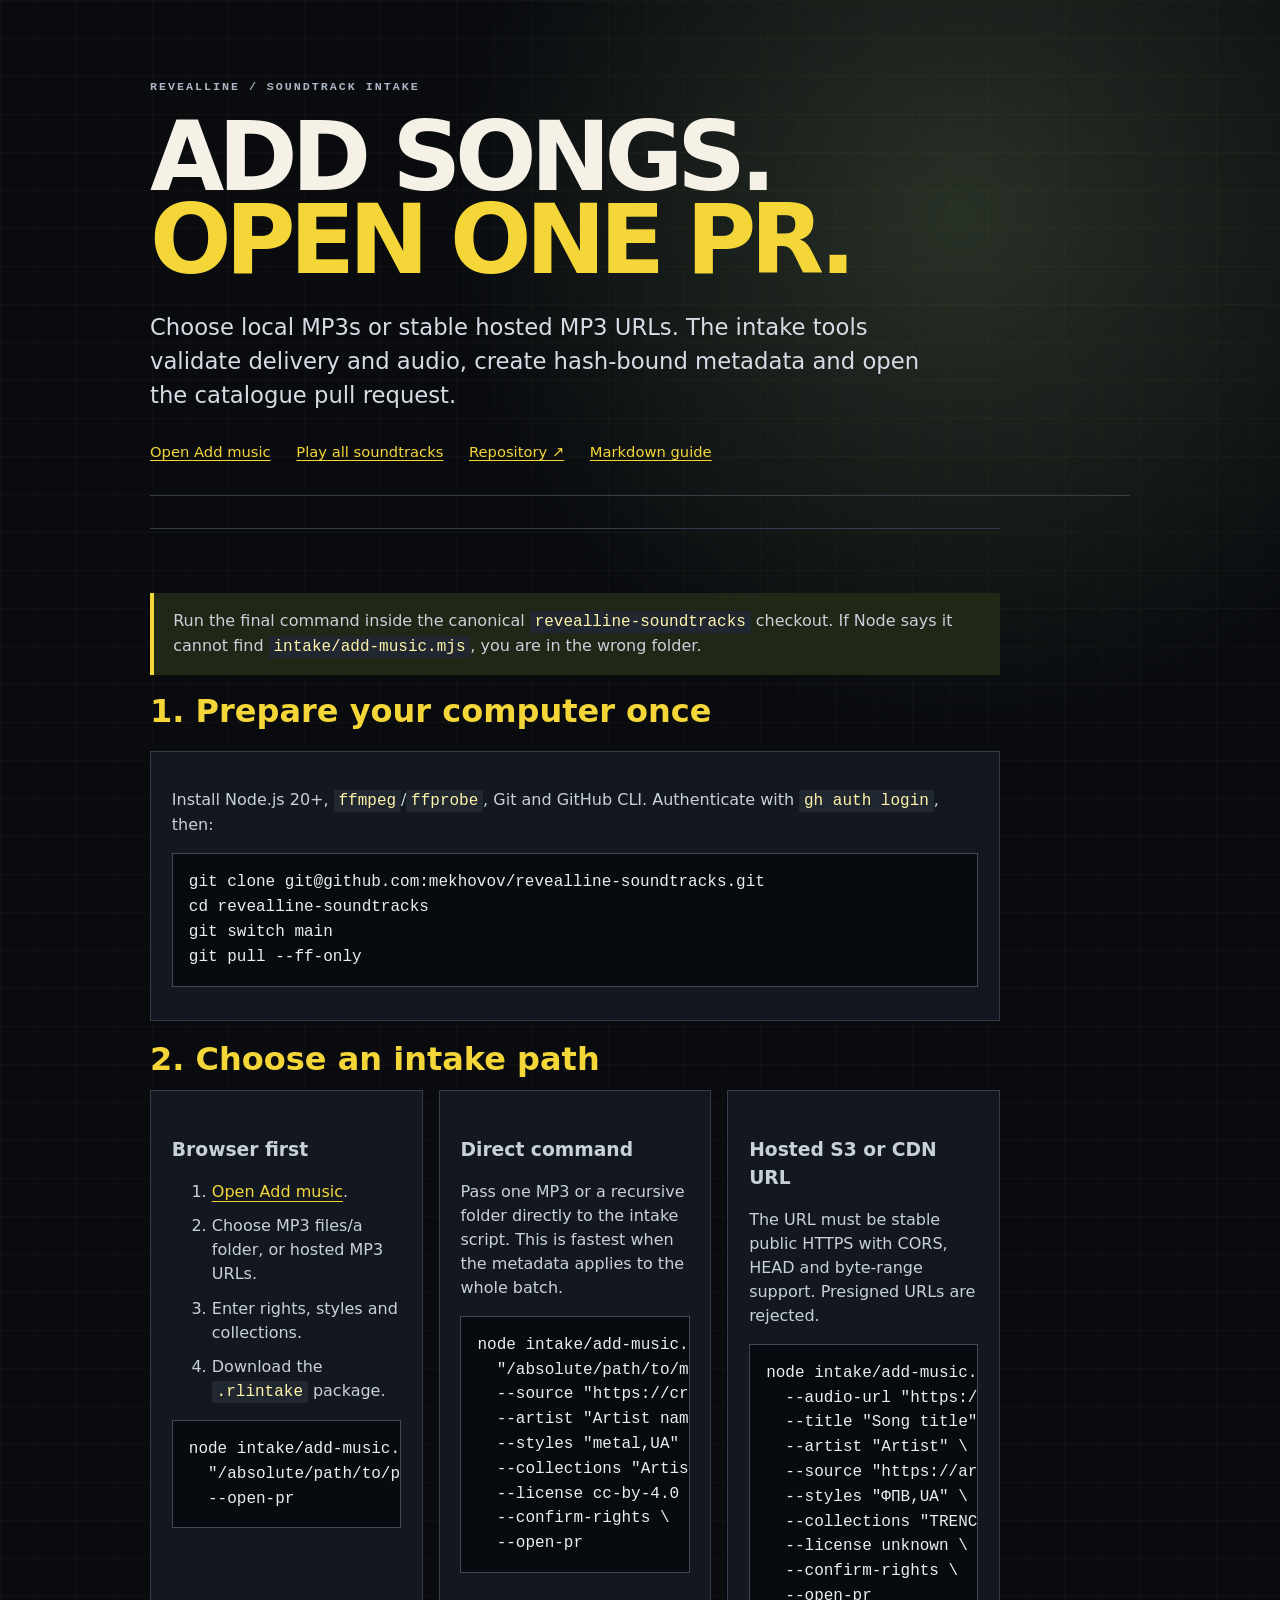
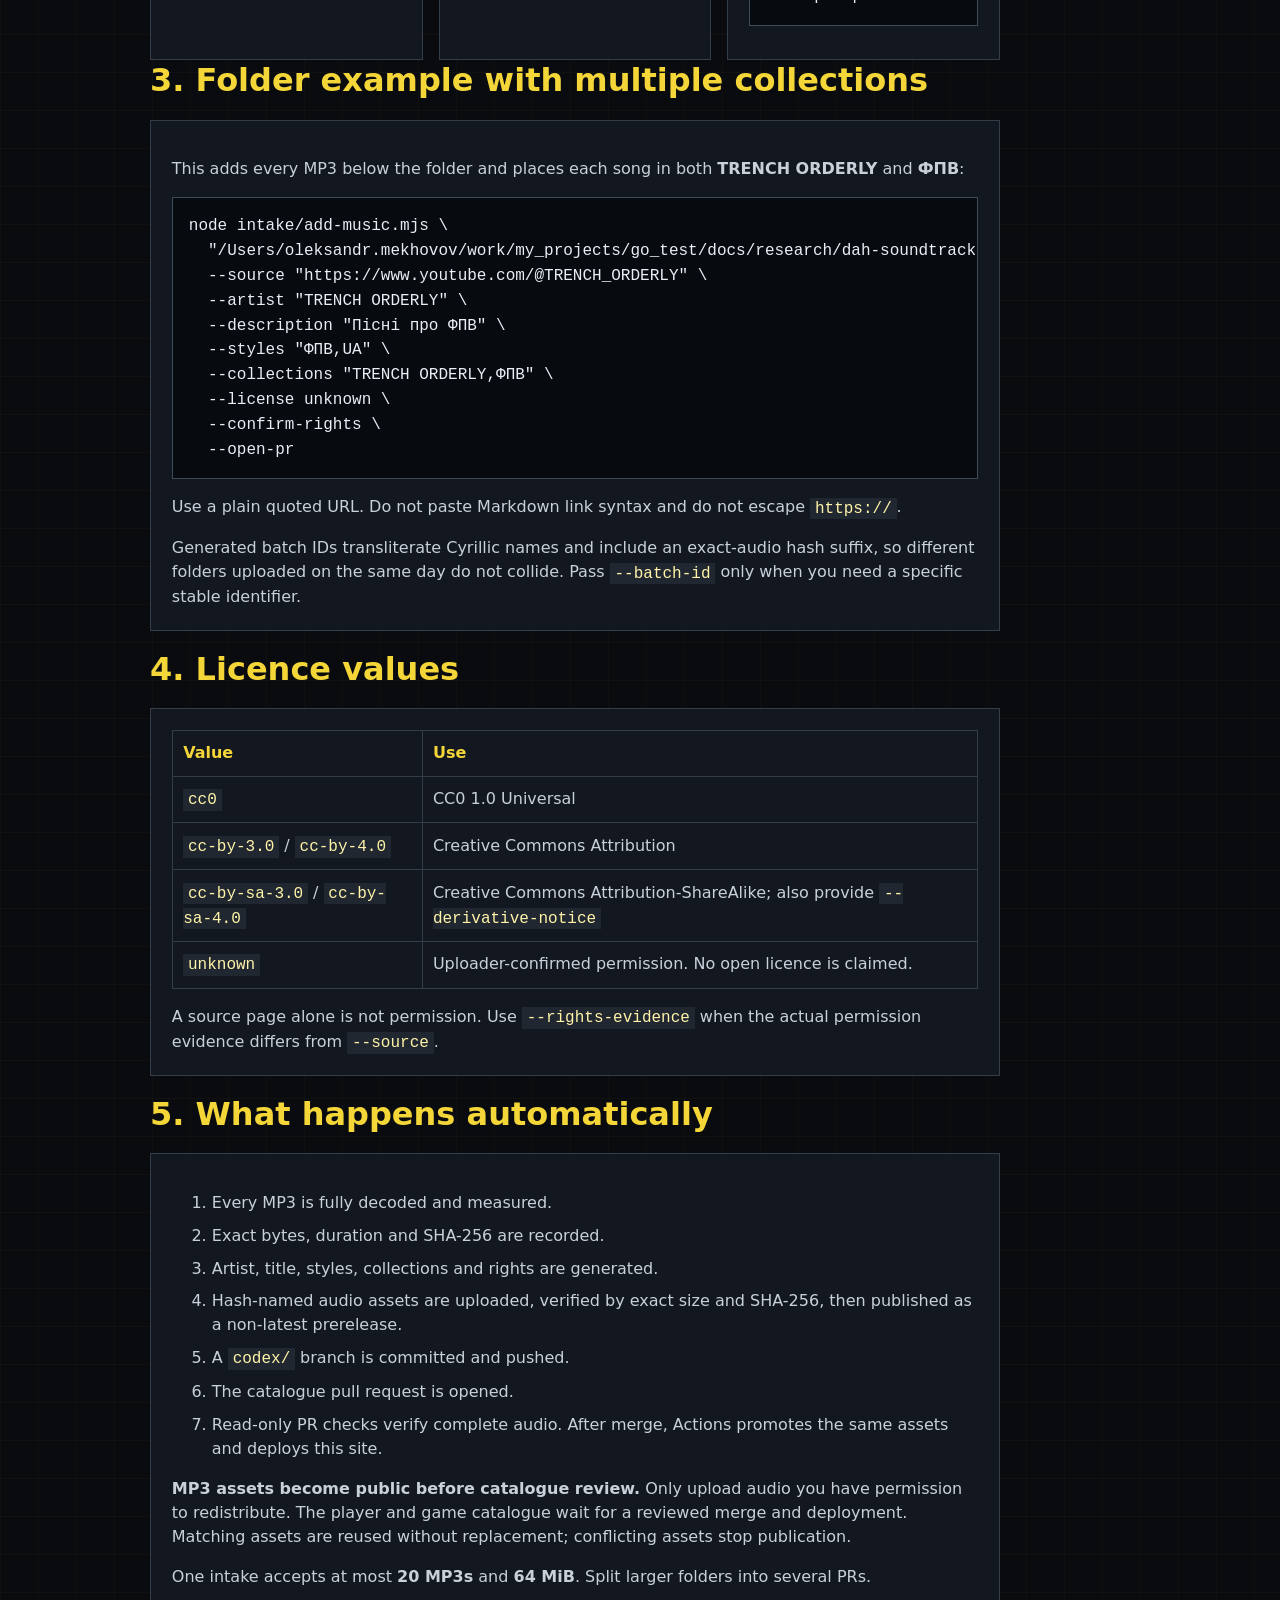
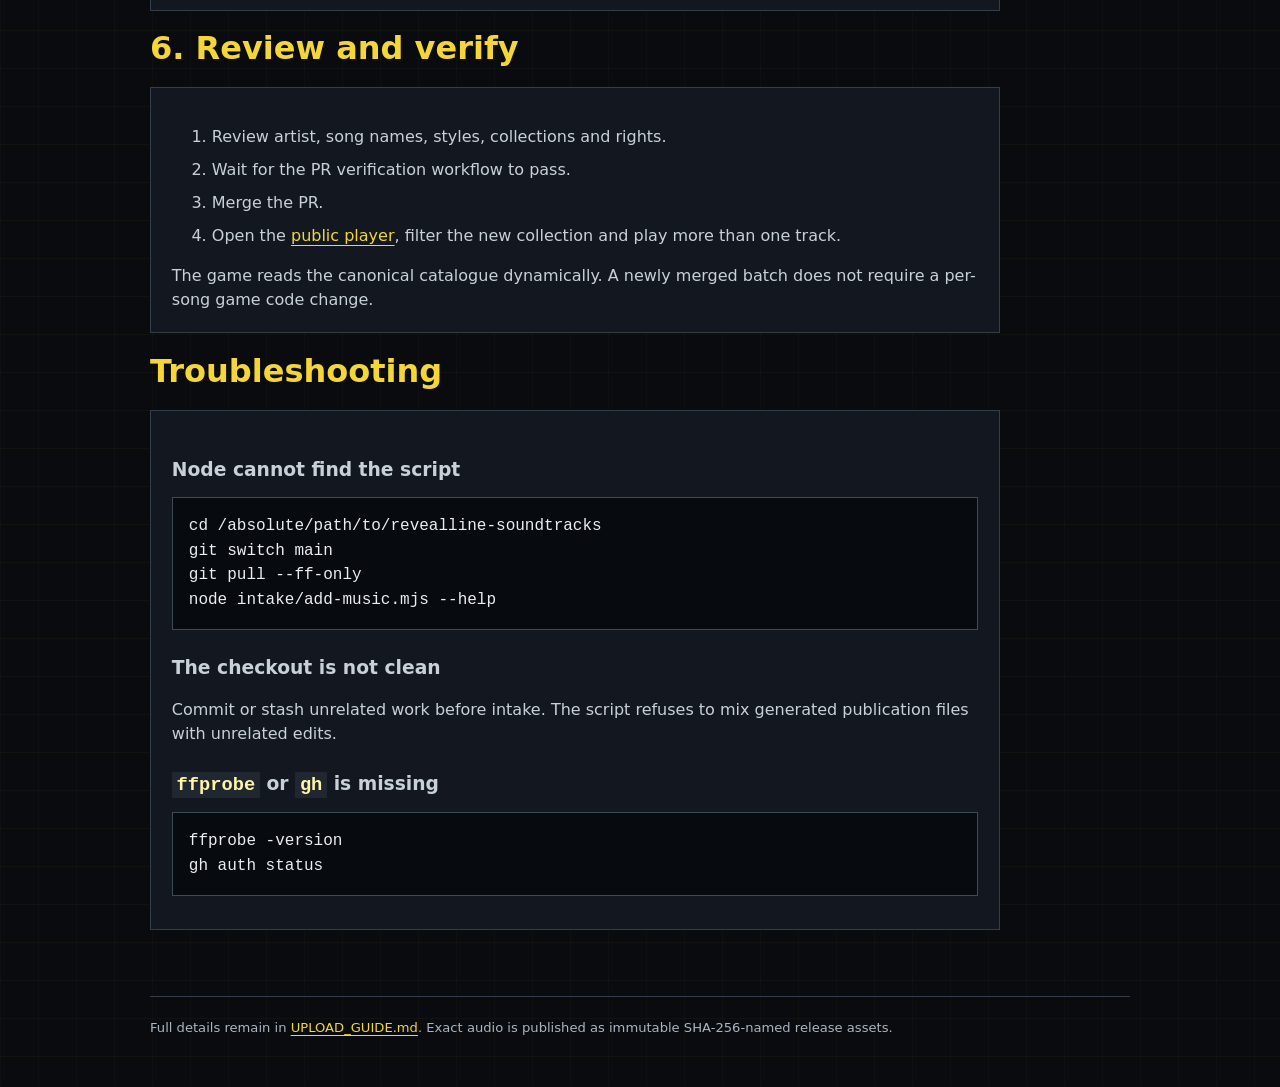
==== commit 583b263f: "Publish verified audio prereleases before catalogue PR checks" ====
--- a/upload-guide/index.html
+++ b/upload-guide/index.html
@@ -250,13 +250,19 @@
             <li>
               Artist, title, styles, collections and rights are generated.
             </li>
-            <li>Hash-named audio assets are uploaded to a draft release.</li>
+            <li>Hash-named audio assets are uploaded, verified by exact size and SHA-256, then published as a non-latest prerelease.</li>
             <li>A <code>codex/</code> branch is committed and pushed.</li>
             <li>The catalogue pull request is opened.</li>
             <li>
-              After merge, Actions publishes the assets and deploys this site.
+              Read-only PR checks verify complete audio. After merge, Actions promotes the same assets and deploys this site.
             </li>
           </ol>
+          <p>
+            <strong>MP3 assets become public before catalogue review.</strong>
+            Only upload audio you have permission to redistribute. The player and
+            game catalogue wait for a reviewed merge and deployment. Matching
+            assets are reused without replacement; conflicting assets stop publication.
+          </p>
           <p>
             One intake accepts at most <strong>20 MP3s</strong> and
             <strong>64 MiB</strong>. Split larger folders into several PRs.
--- a/style.css
+++ b/style.css
@@ -100,6 +100,14 @@
 .transport span, #playback-status { color: var(--muted); }
 #playback-status { margin: .2rem 0 0; align-self: center; }
 #playback-status:empty { display: none; }
+.review-notice {
+  margin: 1.25rem 0 0;
+  padding: 1rem 1.2rem;
+  border: 1px solid #d38a37;
+  background: #2b2116;
+  color: #ffe0ad;
+  font-weight: 700;
+}
 .featured-collection {
   display: grid;
   grid-template-columns: minmax(0, 1fr) auto;
@@ -110,6 +118,7 @@
   border: 1px solid #6d6729;
   background: linear-gradient(115deg, #202716, #141a21 70%);
 }
+.featured-collection[hidden] { display: none; }
 .featured-collection h2 { margin: .3rem 0; font-size: clamp(1.55rem, 3vw, 2.25rem); color: var(--signal); }
 .featured-collection p:not(.eyebrow) { margin: 0; max-width: 720px; color: #d5dce5; }
 .featured-actions { display: flex; flex-wrap: wrap; gap: .65rem; justify-content: flex-end; }
@@ -135,6 +144,7 @@
 .filters .style-choice { display: flex; grid: none; align-items: center; gap: .35rem; color: #e8edf3; }
 .style-actions { display: flex; gap: .5rem; margin-top: .55rem; }
 .style-actions button { min-height: 32px; padding: .25rem .6rem; font-size: .76rem; background: #252d37; color: var(--signal); }
+.style-help { margin: .55rem 0 0; color: var(--muted); font-size: .72rem; line-height: 1.35; }
 input[type='search'], select {
   color: #f5f1e7;
   background: var(--panel);
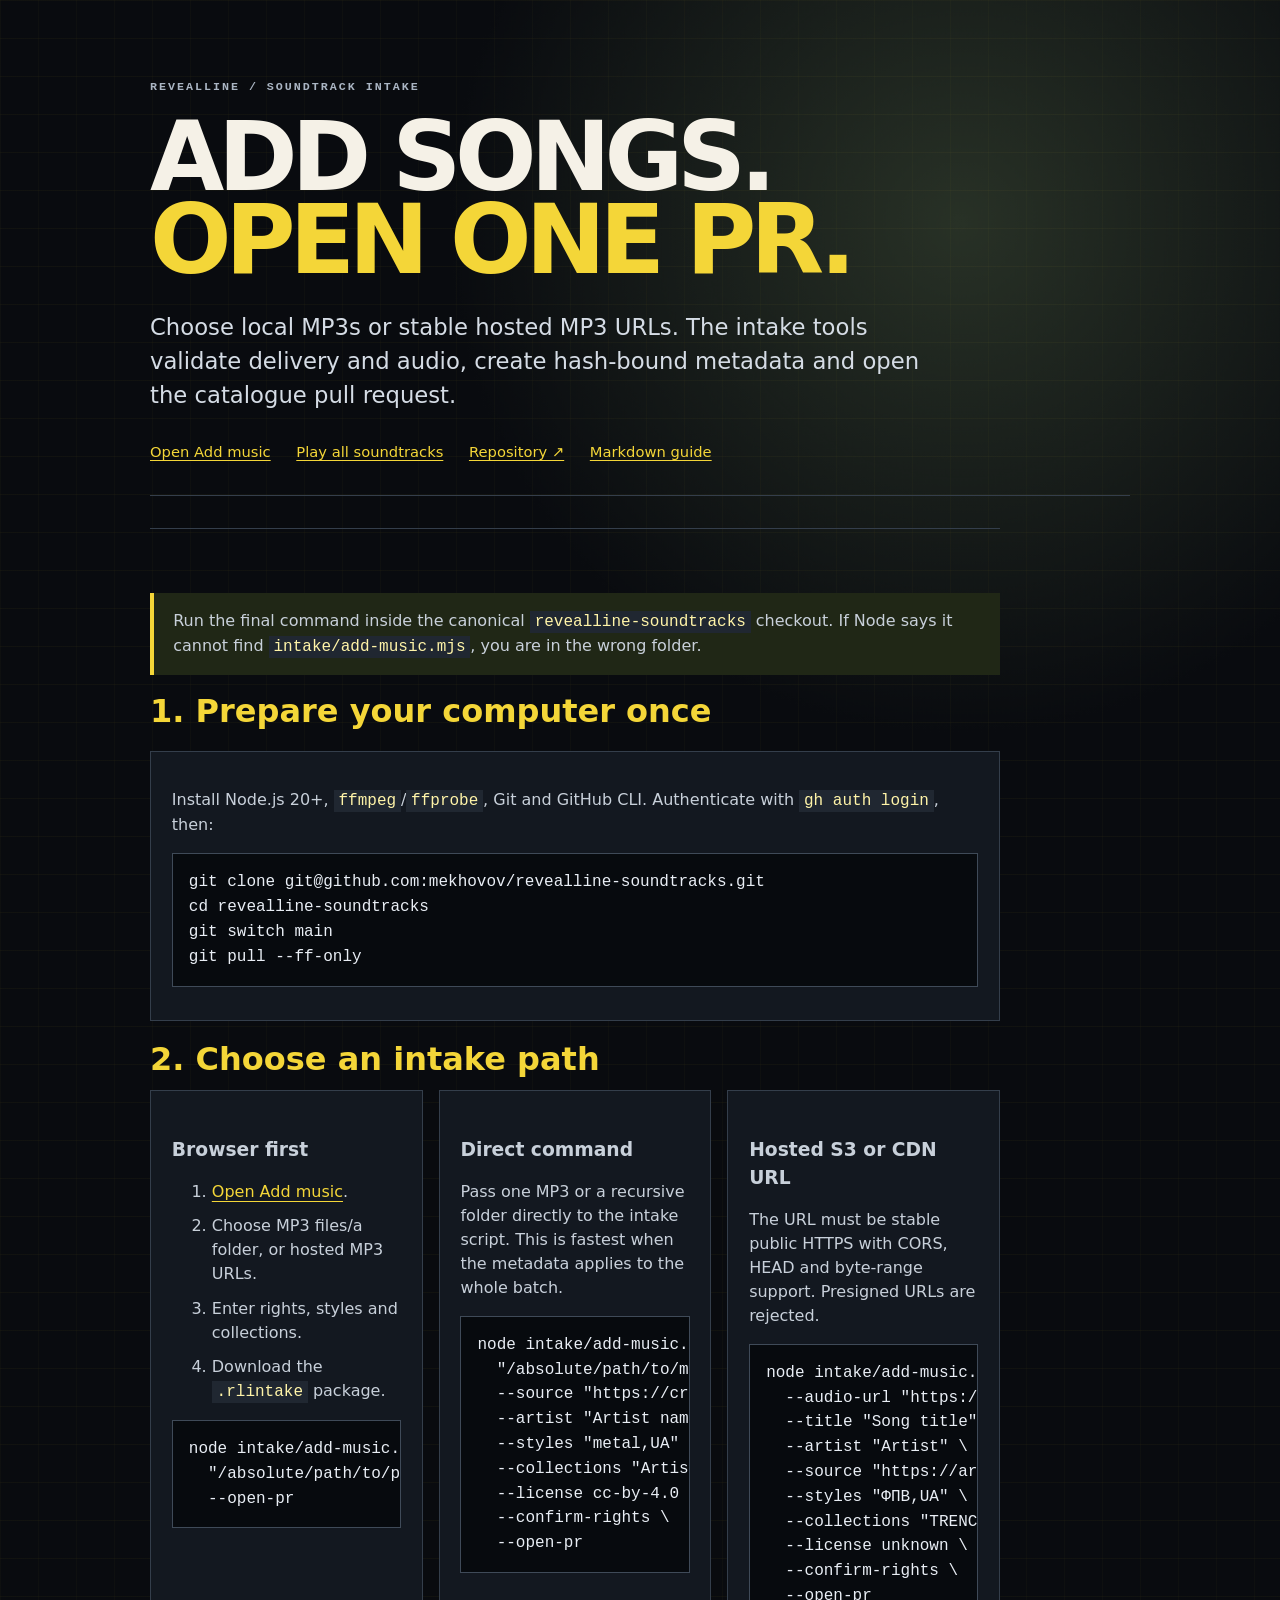
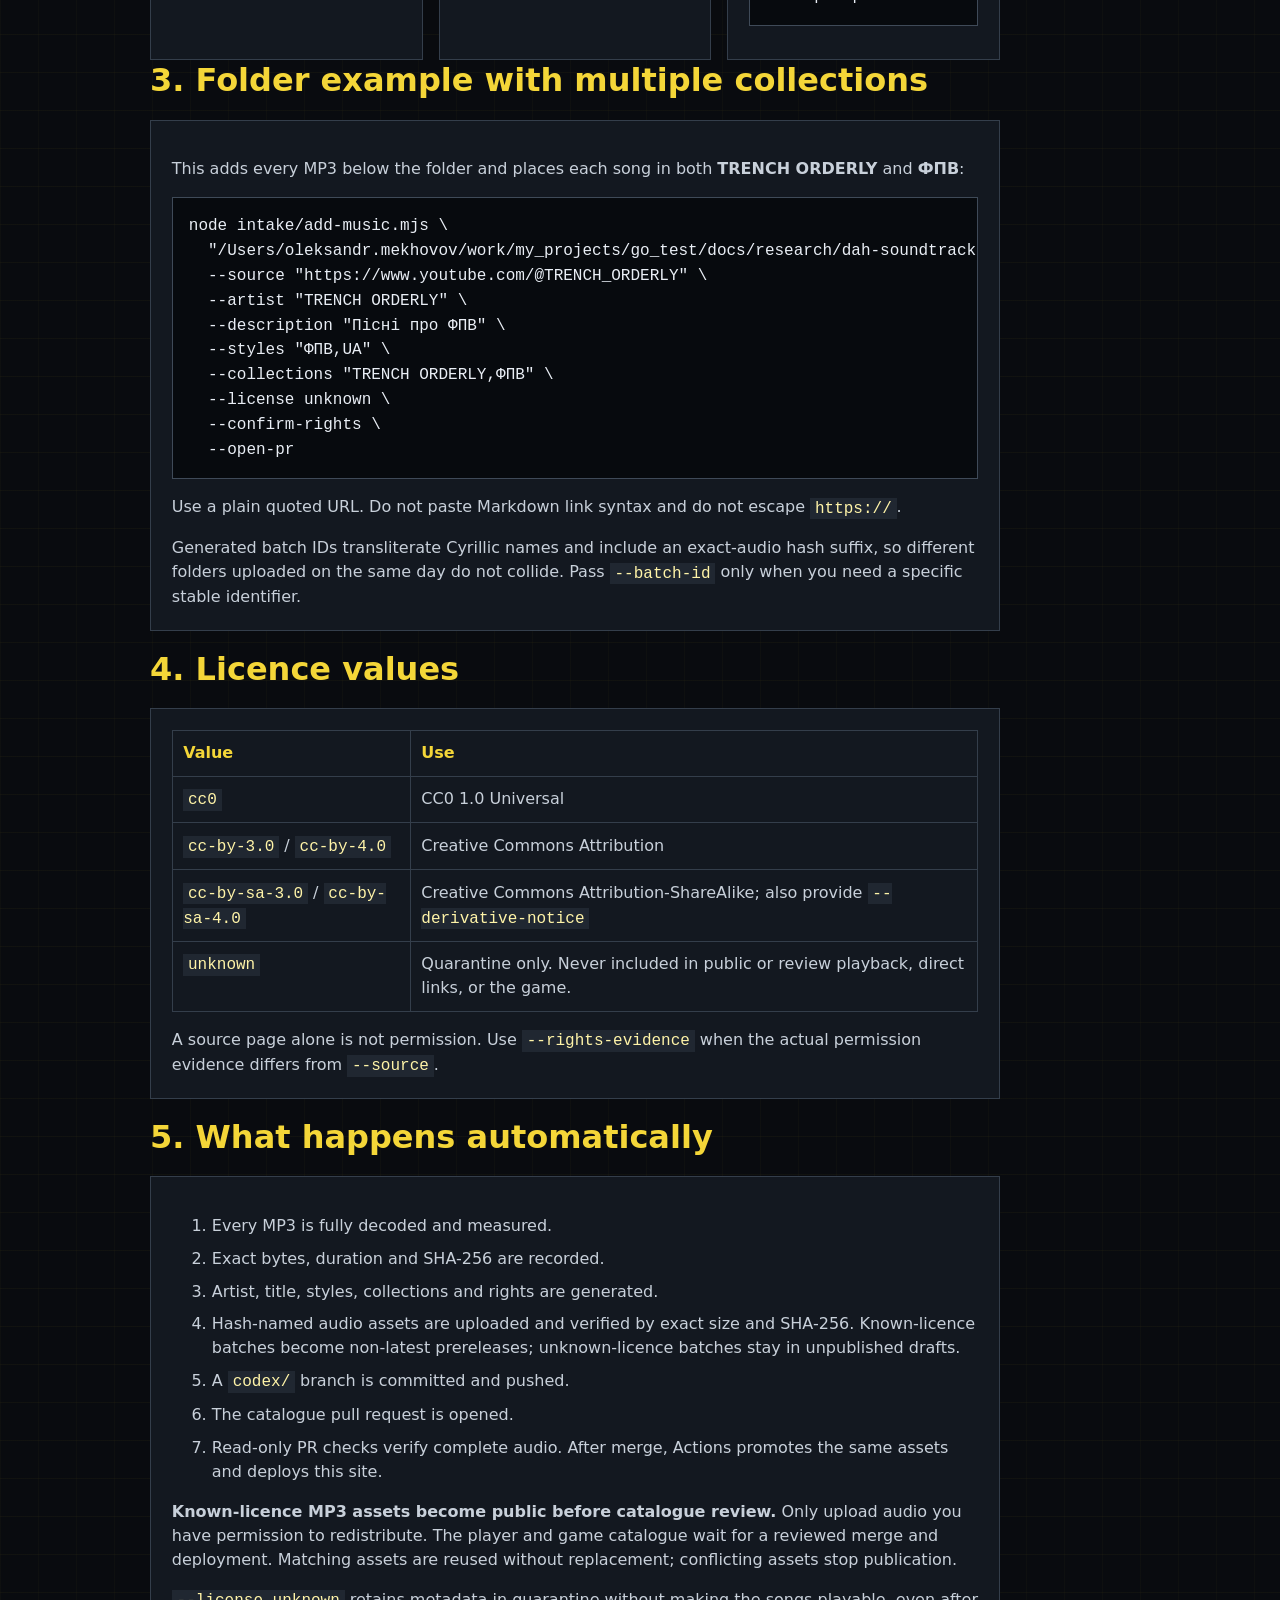
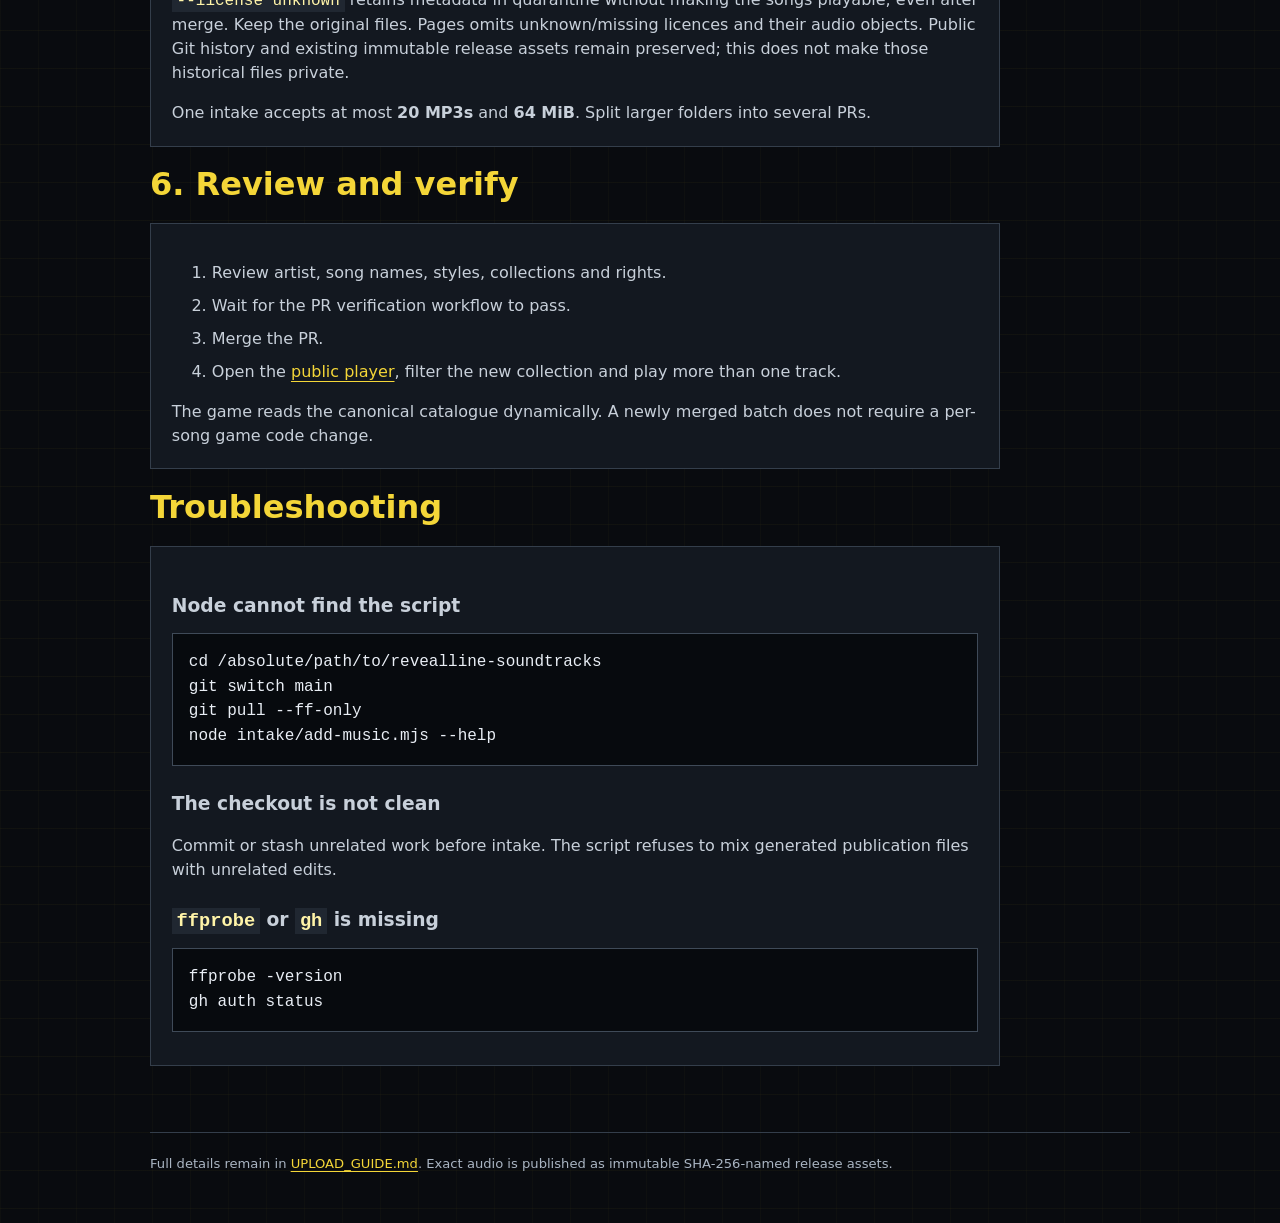
==== commit b7817102: "Exclude unknown-licence recordings from public soundtrack delivery" ====
--- a/upload-guide/index.html
+++ b/upload-guide/index.html
@@ -230,7 +230,7 @@
               <tr>
                 <td><code>unknown</code></td>
                 <td>
-                  Uploader-confirmed permission. No open licence is claimed.
+                  Quarantine only. Never included in public or review playback, direct links, or the game.
                 </td>
               </tr>
             </tbody>
@@ -250,7 +250,7 @@
             <li>
               Artist, title, styles, collections and rights are generated.
             </li>
-            <li>Hash-named audio assets are uploaded, verified by exact size and SHA-256, then published as a non-latest prerelease.</li>
+            <li>Hash-named audio assets are uploaded and verified by exact size and SHA-256. Known-licence batches become non-latest prereleases; unknown-licence batches stay in unpublished drafts.</li>
             <li>A <code>codex/</code> branch is committed and pushed.</li>
             <li>The catalogue pull request is opened.</li>
             <li>
@@ -258,10 +258,17 @@
             </li>
           </ol>
           <p>
-            <strong>MP3 assets become public before catalogue review.</strong>
+            <strong>Known-licence MP3 assets become public before catalogue review.</strong>
             Only upload audio you have permission to redistribute. The player and
             game catalogue wait for a reviewed merge and deployment. Matching
             assets are reused without replacement; conflicting assets stop publication.
+          </p>
+          <p>
+            <code>--license unknown</code> retains metadata in quarantine without
+            making the songs playable, even after merge. Keep the original files.
+            Pages omits unknown/missing licences and their audio objects. Public
+            Git history and existing immutable release assets remain preserved;
+            this does not make those historical files private.
           </p>
           <p>
             One intake accepts at most <strong>20 MP3s</strong> and
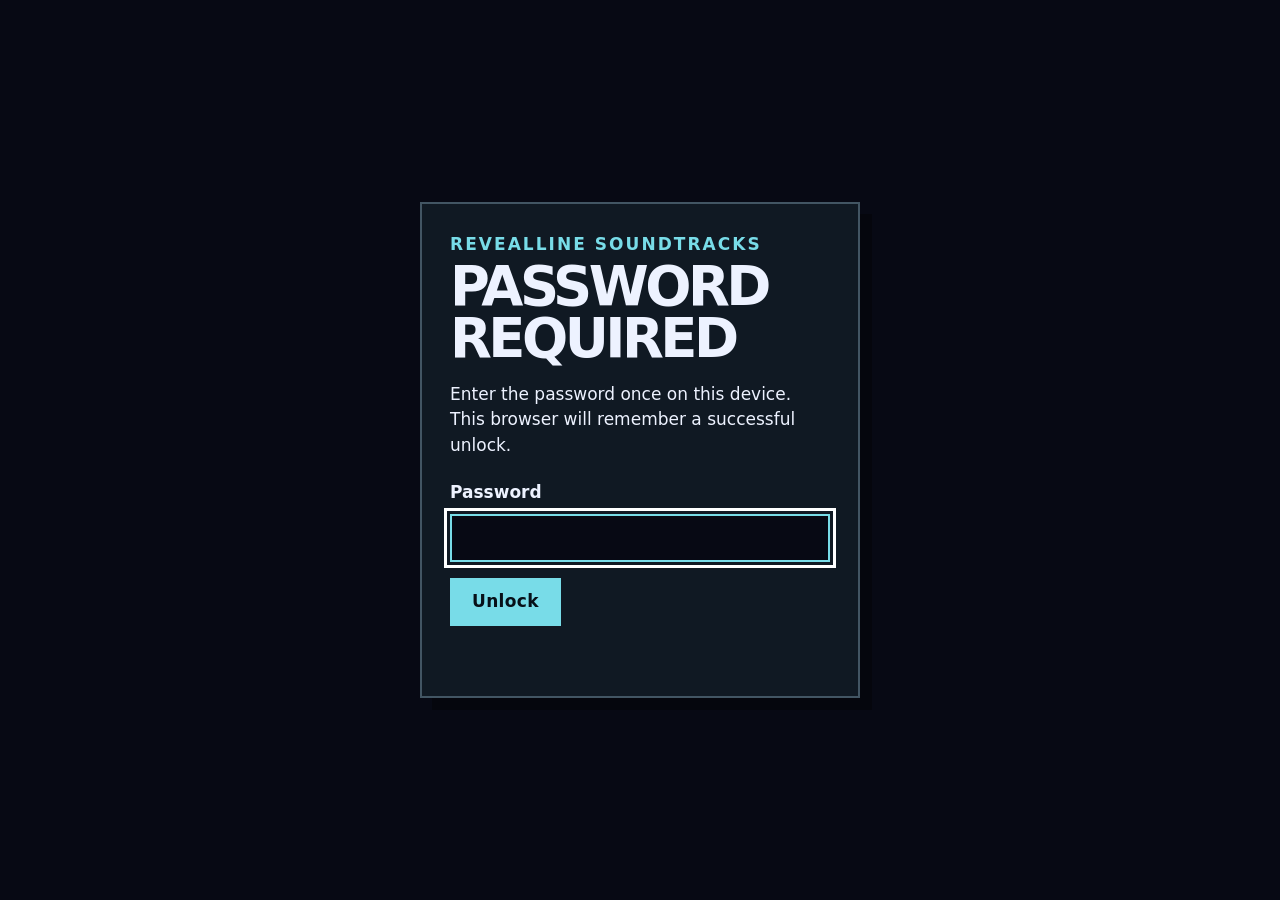
==== commit ab56f9fe: "Add remembered password gate for Pages" ====
--- a/upload-guide/index.html
+++ b/upload-guide/index.html
@@ -1,15 +1,27 @@
 <!doctype html>
-<html lang="en">
+<html lang="en" data-access-state="locked">
   <head>
     <meta charset="utf-8" />
     <meta name="viewport" content="width=device-width,initial-scale=1" />
     <meta name="color-scheme" content="dark" />
+    <meta name="revealline-access-id" content="revealline-soundtracks" />
+    <meta name="revealline-access-title" content="RevealLine soundtracks" />
+    <meta
+      name="revealline-access-salt"
+      content="bWVraG92b3YuZ2l0aHViLmlvL3JldmVhbGxpbmUtc291bmR0cmFja3MvYWNjZXNzL3Yx"
+    />
+    <meta
+      name="revealline-access-verifier"
+      content="45Ao-SteiR3lO0dtX-iVf_8ZF4WG9rPNtJL4rK3ez7c"
+    />
     <meta
       name="description"
       content="Add one MP3 or a folder to the RevealLine soundtrack catalogue and create a verified pull request."
     />
     <title>RevealLine · Upload soundtrack guide</title>
     <link rel="stylesheet" href="../style.css" />
+    <link rel="stylesheet" href="../access-gate.css" />
+    <script src="../access-gate.mjs" defer></script>
     <style>
       .guide-page {
         width: min(980px, 92%);
--- a/access-gate.css
+++ b/access-gate.css
@@ -0,0 +1,95 @@
+html[data-access-state='locked'] body > :not(#access-gate):not(script),
+html[data-access-state='checking'] body > :not(#access-gate):not(script) {
+  display: none !important;
+}
+
+html[data-access-state='unlocked'] #access-gate {
+  display: none !important;
+}
+
+.access-gate {
+  position: fixed;
+  inset: 0;
+  z-index: 2147483647;
+  display: grid;
+  min-height: 100vh;
+  min-height: 100svh;
+  place-items: center;
+  box-sizing: border-box;
+  padding: 24px;
+  overflow: auto;
+  background: #070914;
+  color: #edf2ff;
+  font: 17px/1.5 'Field Kit UI', system-ui, sans-serif;
+}
+
+.access-gate-card {
+  width: min(100%, 440px);
+  box-sizing: border-box;
+  padding: 28px;
+  border: 2px solid #425563;
+  background: #101923;
+  box-shadow: 12px 12px 0 rgb(0 0 0 / 35%);
+}
+
+.access-gate-card h1 {
+  margin: 4px 0 12px;
+  font-size: clamp(2rem, 8vw, 3.4rem);
+  line-height: 0.95;
+}
+
+.access-gate-eyebrow {
+  margin: 0;
+  color: #78dce8;
+  font-weight: 800;
+  letter-spacing: 0.12em;
+  text-transform: uppercase;
+}
+
+.access-gate-card label {
+  display: grid;
+  gap: 8px;
+  margin-top: 22px;
+  font-weight: 700;
+}
+
+.access-gate-card input,
+.access-gate-card button {
+  min-height: 48px;
+  box-sizing: border-box;
+  border: 2px solid #78dce8;
+  border-radius: 0;
+  font: inherit;
+}
+
+.access-gate-card input {
+  width: 100%;
+  padding: 8px 12px;
+  background: #070914;
+  color: #fff;
+}
+
+.access-gate-card button {
+  margin-top: 16px;
+  padding: 8px 20px;
+  background: #78dce8;
+  color: #071018;
+  font-weight: 900;
+  cursor: pointer;
+}
+
+.access-gate-card button:disabled {
+  cursor: wait;
+  opacity: 0.65;
+}
+
+.access-gate-card :focus-visible {
+  outline: 3px solid #fff;
+  outline-offset: 3px;
+}
+
+.access-gate-status {
+  min-height: 1.5em;
+  margin-bottom: 0;
+  color: #ffcf66;
+}
